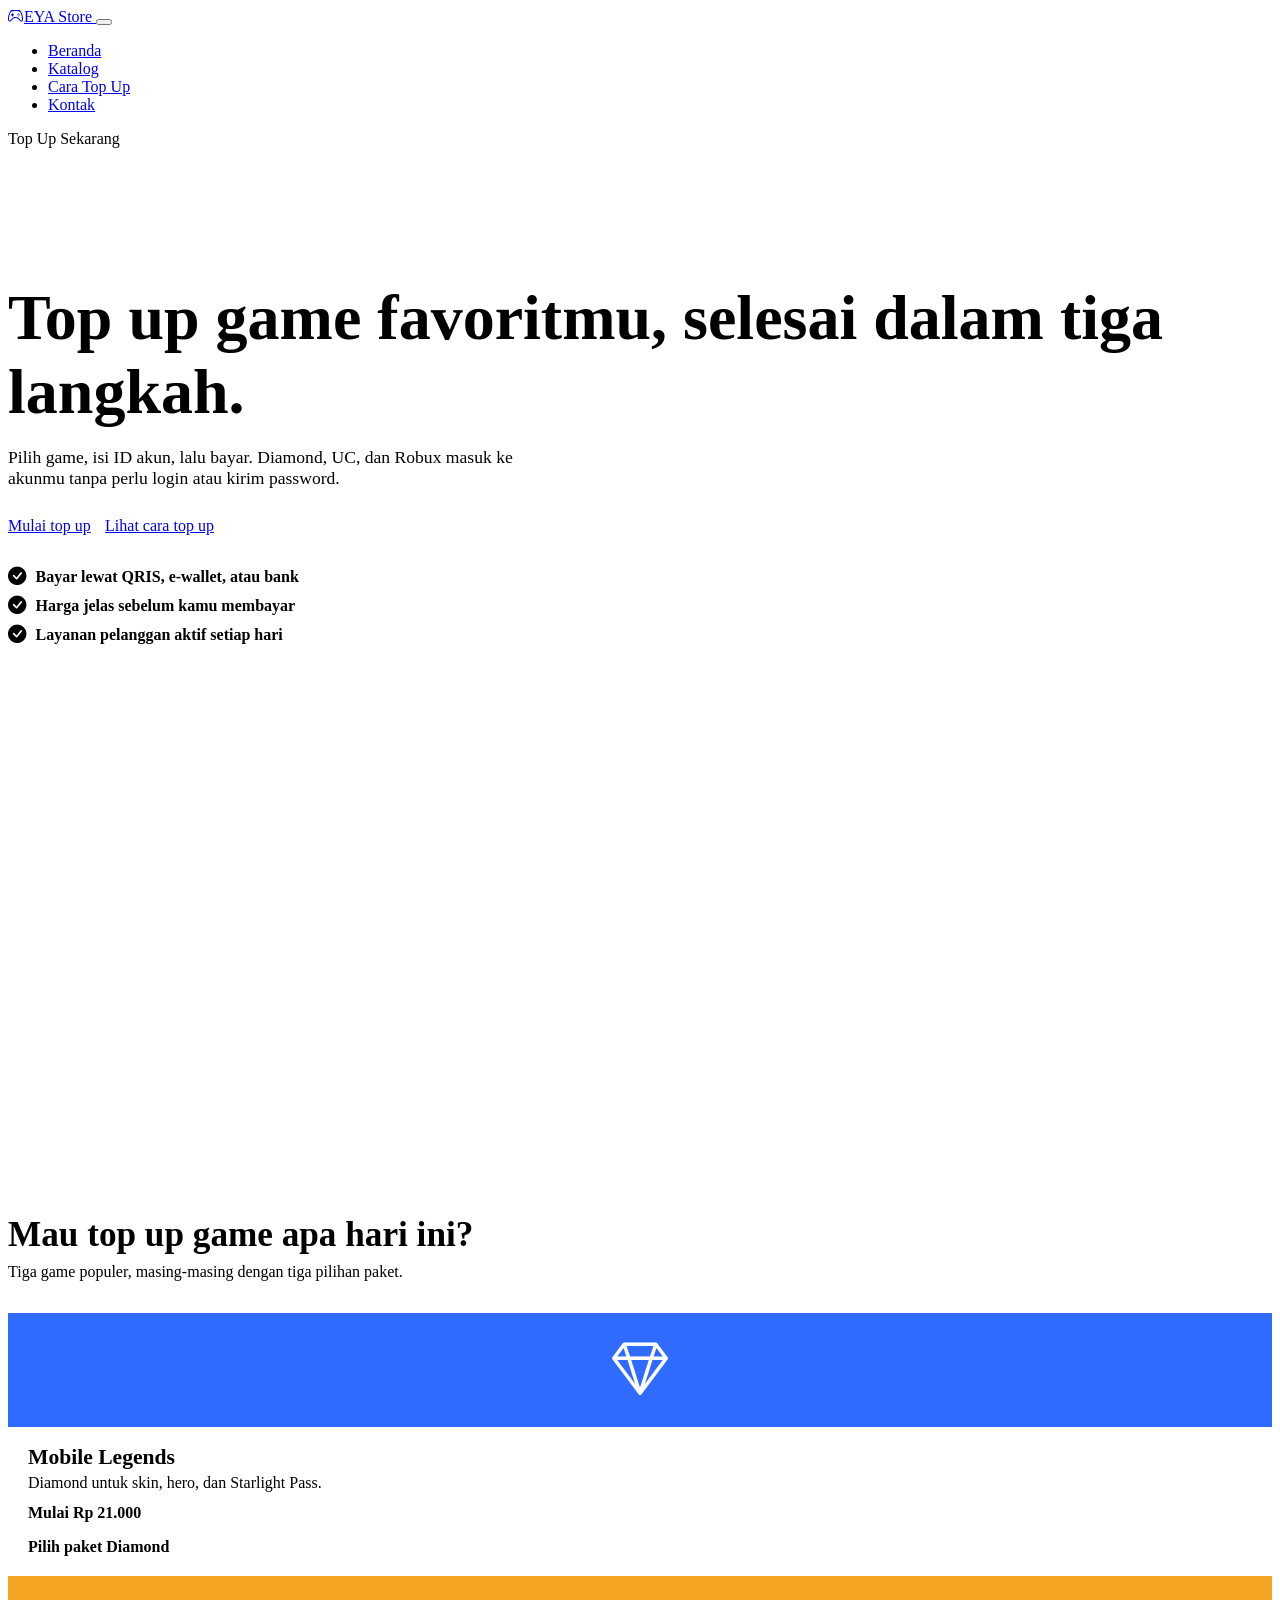
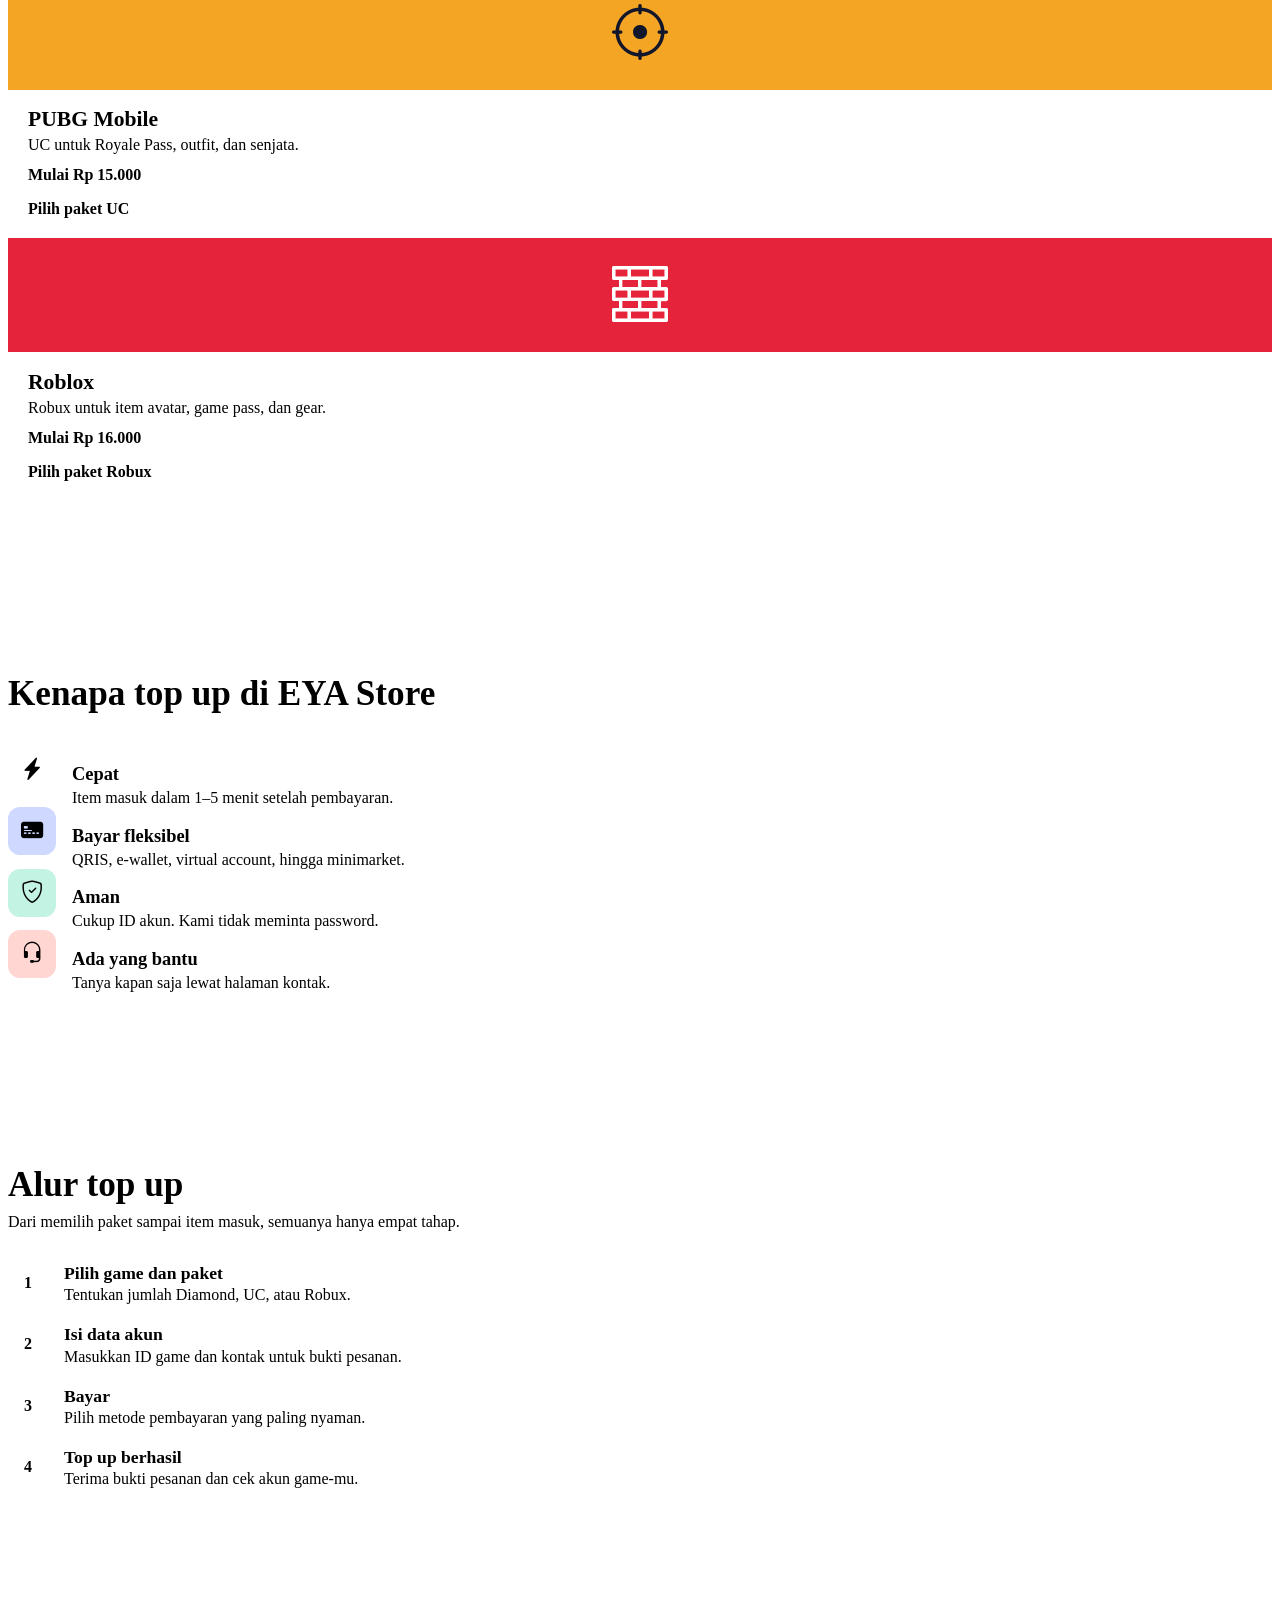
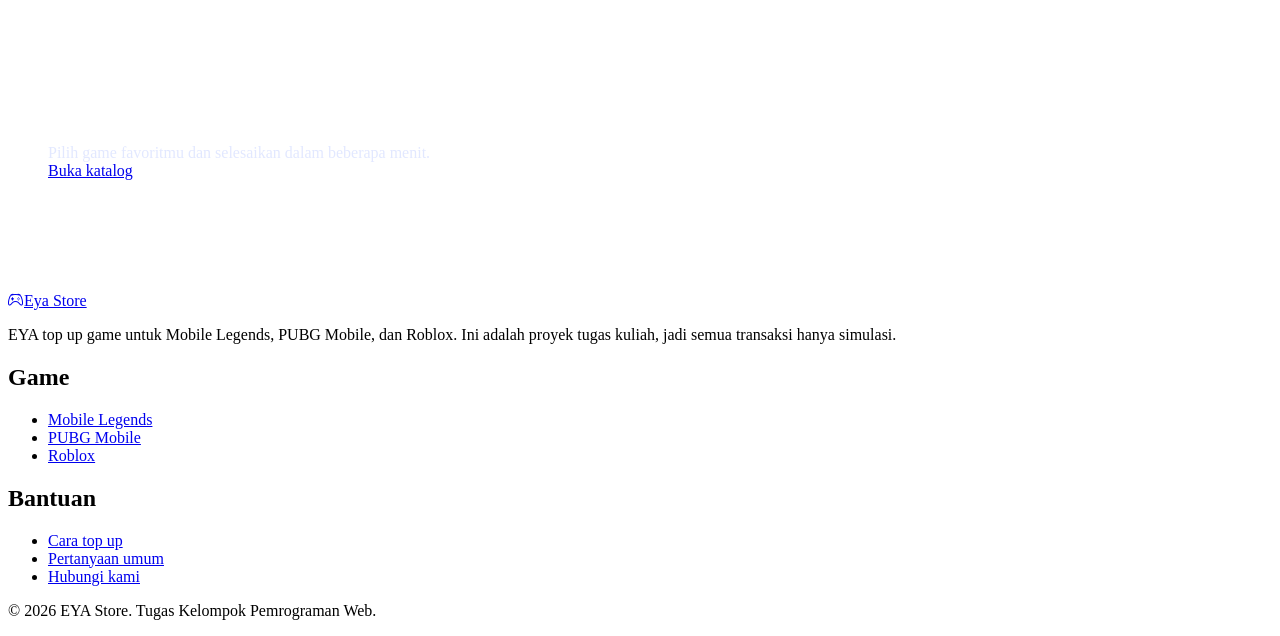
==== index.html @ 4cd4cdf4 "menambahkan class pada menu utama" ====
<!DOCTYPE html>
<html lang="id">
<head>
    <meta charset="UTF-8">
    <meta name="viewport" content="width=device-width, initial-scale=1.0">
    <title>EYA Store</title>

    <link rel="preconnect" href="https://fonts.googleapis">
    <link rel="preconnect" href="https://fonts.gstatic.com" crossorigin>
    <link rel="preconnect" href="https://fonts.googleapis.com/css2?family=Bricolage+Grotesque:opsz,wght@12..96,700;12..96,800&family=Plus+Jakarta+Sans:wght@400;500;600;700&display=swap" rel="styesheet">
    <link href="https://cdn.jsdelivr.net/npm/bootstrap-icons@1.11.3/font/bootstrap-icons.min.css" rel="stylesheet">

    <link rel="styesheet" href="global.css">
    <link rel="stylesheet" href="style.css">
    <link rel="stylesheet" href="css/responsive.css">

</head>
<body>
    <header class="sticky-top">
        <nav class="navbar navbar-expand-lg kg-navbar" aria-label="Navigasi utama">
         <div class="container">
            <a class="kg-brand" href="index.html">
                <span class="kg-brand-mark"><i class="bi bi-controller" aria-hidden="true"></i></span>EYA Store
            </a>
            <button class="navbar-toggler" type="button" data-bs-toggle="collapse"
                    data-bs-target="#menuUtama" aria-controls="menuUtama"
                    aria-expanded="false" aria-label="Buka menu">
            <span class="navbar-toggler-icon"></span>
        </button>
        </div class="collapse navbar-collapse" id="menuUtama">
            <ul class="navbar-nav ms-auto align-items-lg-center gap-lg-1 mt-3 mt-lg-0">
                <li> <a class="nav-link active" href="index.html" aria-current="page"> Beranda</a></li>
                <li class="nav-item"><a class="nav-link" href="katalog.html">Katalog</a></li>
                <li class="nav-item"><a class="nav-link" href="cara-topup.html">Cara Top Up</a></li>
                <li class="nav-item"><a class="nav-link" href="kontak.html">Kontak</a></li>
            </ul>
            <a>Top Up Sekarang</a>
         </div>
        </div>
    </nav>
</header>
    
<section class="hero">
      <div class="container">
        <div class="row g-5 align-items-center">
          <div class="col-lg-7">
            <h1>Top up game favoritmu, selesai dalam tiga langkah.</h1>
            <p class="hero-lead">Pilih game, isi ID akun, lalu bayar. Diamond, UC, dan Robux masuk ke akunmu tanpa perlu login atau kirim password.</p>
            <div class="hero-actions">
              <a class="btn-kg" href="katalog.html">Mulai top up</a>
              <a class="btn-kg-ghost" href="cara-topup.html">Lihat cara top up</a>
            </div>
            <ul class="hero-points">
              <li><i class="bi bi-check-circle-fill" aria-hidden="true"></i>Bayar lewat QRIS, e-wallet, atau bank</li>
              <li><i class="bi bi-check-circle-fill" aria-hidden="true"></i>Harga jelas sebelum kamu membayar</li>
              <li><i class="bi bi-check-circle-fill" aria-hidden="true"></i>Layanan pelanggan aktif setiap hari</li>
            </ul>
          </div>
          <div class="col-lg-5">
            <section class="board" aria-labelledby="judul-papan">
                  <div class="board-title">
                    <h2 id="judul-papan">Papan harga</h2>
                    <span class="chip">Contoh harga</span>
                  </div>
                  <div class="board-group">
                    <h3>Mobile Legends</h3>
                    <div class="board-row"><span>86 Diamond</span><span class="leader" aria-hidden="true"></span><span class="price">Rp 21.000</span></div>
                    <div class="board-row"><span>172 Diamond</span><span class="leader" aria-hidden="true"></span><span class="price">Rp 42.000</span></div>
                    <div class="board-row"><span>344 Diamond</span><span class="leader" aria-hidden="true"></span><span class="price">Rp 84.000</span></div>
                  </div>
                  <div class="board-group">
                    <h3>PUBG Mobile</h3>
                    <div class="board-row"><span>60 UC</span><span class="leader" aria-hidden="true"></span><span class="price">Rp 15.000</span></div>
                    <div class="board-row"><span>325 UC</span><span class="leader" aria-hidden="true"></span><span class="price">Rp 75.000</span></div>
                    <div class="board-row"><span>660 UC</span><span class="leader" aria-hidden="true"></span><span class="price">Rp 150.000</span></div>
                  </div>
                  <div class="board-group">
                    <h3>Roblox</h3>
                    <div class="board-row"><span>80 Robux</span><span class="leader" aria-hidden="true"></span><span class="price">Rp 16.000</span></div>
                    <div class="board-row"><span>400 Robux</span><span class="leader" aria-hidden="true"></span><span class="price">Rp 79.000</span></div>
                    <div class="board-row"><span>800 Robux</span><span class="leader" aria-hidden="true"></span><span class="price">Rp 155.000</span></div>
                  </div>
                </section>
          </div>
        </div>
      </div>
</section>

<section class="section section-band" aria-labelledby="judul-game">
      <div class="container">
        <div class="section-head">
          <h2 id="judul-game">Mau top up game apa hari ini?</h2>
          <p>Tiga game populer, masing-masing dengan tiga pilihan paket.</p>
        </div>
        <div class="row g-4">
          <div class="col-md-4">
            <a class="game-tile game-mlbb" href="detail-mlbb.html">
              <div class="game-tile-cover"><i class="bi bi-gem" aria-hidden="true"></i></div>
              <div class="game-tile-body">
                <h3>Mobile Legends</h3>
                <p>Diamond untuk skin, hero, dan Starlight Pass.</p>
                <p class="tile-price">Mulai Rp 21.000</p>
                <span class="tile-cta">Pilih paket Diamond</span>
              </div>
            </a>
          </div>
          <div class="col-md-4">
            <a class="game-tile game-pubg" href="detail-pubg.html">
              <div class="game-tile-cover"><i class="bi bi-crosshair" aria-hidden="true"></i></div>
              <div class="game-tile-body">
                <h3>PUBG Mobile</h3>
                <p>UC untuk Royale Pass, outfit, dan senjata.</p>
                <p class="tile-price">Mulai Rp 15.000</p>
                <span class="tile-cta">Pilih paket UC</span>
              </div>
            </a>
          </div>
          <div class="col-md-4">
            <a class="game-tile game-roblox" href="detail-roblox.html">
              <div class="game-tile-cover"><i class="bi bi-bricks" aria-hidden="true"></i></div>
              <div class="game-tile-body">
                <h3>Roblox</h3>
                <p>Robux untuk item avatar, game pass, dan gear.</p>
                <p class="tile-price">Mulai Rp 16.000</p>
                <span class="tile-cta">Pilih paket Robux</span>
              </div>
            </a>
          </div>
        </div>
      </div>
</section>

<section class="section" aria-labelledby="judul-alasan">
      <div class="container">
        <div class="section-head">
          <h2 id="judul-alasan">Kenapa top up di EYA Store</h2>
        </div>
        <div class="row g-4">
          <div class="col-md-6 col-lg-3">
            <div class="feature">
              <span class="feature-icon"><i class="bi bi-lightning-charge-fill" aria-hidden="true"></i></span>
              <div><h3>Cepat</h3><p>Item masuk dalam 1–5 menit setelah pembayaran.</p></div>
            </div>
          </div>
          <div class="col-md-6 col-lg-3">
            <div class="feature">
              <span class="feature-icon is-blue"><i class="bi bi-credit-card-2-front-fill" aria-hidden="true"></i></span>
              <div><h3>Bayar fleksibel</h3><p>QRIS, e-wallet, virtual account, hingga minimarket.</p></div>
            </div>
          </div>
          <div class="col-md-6 col-lg-3">
            <div class="feature">
              <span class="feature-icon is-mint"><i class="bi bi-shield-check" aria-hidden="true"></i></span>
              <div><h3>Aman</h3><p>Cukup ID akun. Kami tidak meminta password.</p></div>
            </div>
          </div>
          <div class="col-md-6 col-lg-3">
            <div class="feature">
              <span class="feature-icon is-coral"><i class="bi bi-headset" aria-hidden="true"></i></span>
              <div><h3>Ada yang bantu</h3><p>Tanya kapan saja lewat halaman kontak.</p></div>
            </div>
          </div>
        </div>
      </div>
</section>

<section class="section section-band" aria-labelledby="judul-alur">
      <div class="container">
        <div class="section-head">
          <h2 id="judul-alur">Alur top up</h2>
          <p>Dari memilih paket sampai item masuk, semuanya hanya empat tahap.</p>
        </div>
        <ol class="step-list step-list--row">
          <li><div><h3>Pilih game dan paket</h3><p>Tentukan jumlah Diamond, UC, atau Robux.</p></div></li>
          <li><div><h3>Isi data akun</h3><p>Masukkan ID game dan kontak untuk bukti pesanan.</p></div></li>
          <li><div><h3>Bayar</h3><p>Pilih metode pembayaran yang paling nyaman.</p></div></li>
          <li><div><h3>Top up berhasil</h3><p>Terima bukti pesanan dan cek akun game-mu.</p></div></li>
        </ol>
      </div>
</section>

<section class="section">
      <div class="container">
        <div class="cta-band">
          <div>
            <h2>Siap isi ulang?</h2>
            <p>Pilih game favoritmu dan selesaikan dalam beberapa menit.</p>
          </div>
          <a class="btn-kg-sun mt-3 mt-md-0" href="katalog.html">Buka katalog</a>
        </div>
      </div>
</section>

  <footer class="kg-footer">
    <div class="container">
      <div class="row g-4">
        <div class="col-lg-5">
          <a class="kg-brand" href="index.html">
            <span class="kg-brand-mark"><i class="bi bi-controller" aria-hidden="true"></i></span>Eya Store
          </a>
          <p class="mt-3 mb-0">EYA top up game untuk Mobile Legends, PUBG Mobile, dan Roblox.
            Ini adalah proyek tugas kuliah, jadi semua transaksi hanya simulasi.</p>
        </div>
        <div class="col-6 col-lg-3">
          <h2>Game</h2>
          <ul class="list-unstyled mb-0">
              <li><a href="detail-mlbb.html">Mobile Legends</a></li>
              <li><a href="detail-pubg.html">PUBG Mobile</a></li>
              <li><a href="detail-roblox.html">Roblox</a></li>
          </ul>
        </div>
        <div class="col-6 col-lg-4">
          <h2>Bantuan</h2>
          <ul class="list-unstyled mb-0">
            <li><a href="cara-topup.html">Cara top up</a></li>
            <li><a href="cara-topup.html#faq">Pertanyaan umum</a></li>
            <li><a href="kontak.html">Hubungi kami</a></li>
          </ul>
        </div>
      </div>
      <p class="kg-copy">&copy; 2026 EYA Store. Tugas Kelompok Pemrograman Web.</p>
    </div>
  </footer>
</body>
</html>
---- global.css ----
:root {
    --kg-paper: #f4f7fe;        /* latar halaman */
    --kg-card: #ffffff;         /* latar kartu */
    --kg-ink: #12162b;          /* teks & garis tepi */
    --kg-muted: #565d7a;        /* teks sekunder */
    --kg-cobalt: #2a4bff;       /* aksi utama */
    --kg-cobalt-dark: #1b34c7;
    --kg-sun: #ffd23f;          /* kuning konter */
    --kg-coral: #ff5a4e;        /* peringatan/error */
    --kg-mint: #12b886;         /* sukses */

     /* Bentuk */
  --kg-line: 2px solid var(--kg-ink);
  --kg-radius: 14px;
  --kg-shadow: 4px 4px 0 var(--kg-ink);

  /* Tipografi */
  --kg-font-head: "Bricolage Grotesque", "Segoe UI", system-ui, sans-serif;
  --kg-font-body: "Plus Jakarta Sans", "Segoe UI", system-ui, sans-serif;

  /* Menimpa variabel bawaan Bootstrap agar warna & font mengikuti tema kita */
  --bs-body-bg: var(--kg-paper);
  --bs-body-color: var(--kg-ink);
  --bs-body-font-family: var(--kg-font-body);
  --bs-heading-color: var(--kg-ink);
  --bs-secondary-color: var(--kg-muted);
  --bs-link-color: var(--kg-cobalt);
  --bs-link-hover-color: var(--kg-cobalt-dark);
  --bs-border-color: var(--kg-ink);
}
/* ---------- 2. Gaya dasar ---------- */
body {
  line-height: 1.65;
  -webkit-font-smoothing: antialiased;
}

h1, h2, h3, h4, h5, h6 {
  font-family: var(--kg-font-head);
  font-weight: 800;
  letter-spacing: -0.02em;
  line-height: 1.12;
}

a { text-underline-offset: 3px; }

/* ---------- 3. Tombol ---------- */
.btn-kg,
.btn-kg-sun,
.btn-kg-ghost {
  display: inline-flex;
  align-items: center;
  justify-content: center;
  gap: 0.5rem;
  padding: 0.7rem 1.3rem;
  border: var(--kg-line);
  border-radius: 12px;
  box-shadow: var(--kg-shadow);
  font-family: var(--kg-font-head);
  font-weight: 700;
  font-size: 1rem;
  line-height: 1.2;
  text-decoration: none;
  cursor: pointer;
  transition: transform 0.12s ease, box-shadow 0.12s ease;
}

.btn-kg      { background: var(--kg-cobalt); color: #fff; }
.btn-kg-sun  { background: var(--kg-sun);    color: var(--kg-ink); }
.btn-kg-ghost{ background: #fff;             color: var(--kg-ink); }

.btn-kg:hover,
.btn-kg-sun:hover,
.btn-kg-ghost:hover {
  transform: translate(2px, 2px);
  box-shadow: 2px 2px 0 var(--kg-ink);
}
.btn-kg:hover { color: #fff; }
.btn-kg-sun:hover,
.btn-kg-ghost:hover { color: var(--kg-ink); }

.btn-kg:active,
.btn-kg-sun:active,
.btn-kg-ghost:active {
  transform: translate(4px, 4px);
  box-shadow: 0 0 0 var(--kg-ink);
}

.btn-kg:disabled,
.btn-kg[disabled] {
  background: #d9dcec;
  color: #6f7590;
  border-color: #9aa0bb;
  box-shadow: none;
  transform: none;
  cursor: not-allowed;
}

.btn-kg-sm { padding: 0.45rem 1rem; font-size: 0.9rem; box-shadow: 3px 3px 0 var(--kg-ink); }

/* ---------- 4. Header / Navbar ---------- */
.kg-navbar {
  background: #fff;
  border-bottom: var(--kg-line);
  padding-block: 0.6rem;
}

.kg-brand {
  display: inline-flex;
  align-items: center;
  gap: 0.6rem;
  font-family: var(--kg-font-head);
  font-weight: 800;
  font-size: 1.4rem;
  letter-spacing: -0.02em;
  color: var(--kg-ink);
  text-decoration: none;
}
.kg-brand:hover { color: var(--kg-ink); }

.kg-brand-mark {
  display: grid;
  place-items: center;
  width: 2.25rem;
  height: 2.25rem;
  background: var(--kg-sun);
  border: var(--kg-line);
  border-radius: 10px;
  box-shadow: 2px 2px 0 var(--kg-ink);
  font-size: 1.15rem;
}

.kg-navbar .navbar-toggler {
  border: var(--kg-line);
  border-radius: 10px;
}

.kg-navbar .nav-link {
  padding: 0.45rem 0.95rem;
  border-radius: 999px;
  font-weight: 600;
  color: var(--kg-ink);
}
.kg-navbar .nav-link:hover { background: #eaeeff; }
.kg-navbar .nav-link.active {
  background: var(--kg-sun);
  color: var(--kg-ink);
}

/* ---------- 5. Footer ---------- */
.kg-footer {
  margin-top: 2rem;
  padding: 3rem 0 1.5rem;
  background: var(--kg-ink);
  color: #c9cee6;
  border-top: var(--kg-line);
}
.kg-footer h2 { margin-bottom: 0.75rem; font-size: 1rem; color: #fff; }
.kg-footer a { color: #c9cee6; text-decoration: none; }
.kg-footer a:hover { color: var(--kg-sun); text-decoration: underline; }
.kg-footer li + li { margin-top: 0.4rem; }
.kg-footer :focus-visible { outline-color: var(--kg-sun); }
.kg-footer .kg-brand { color: #fff; }
.kg-footer .kg-brand-mark { color: var(--kg-ink); }
.kg-copy {
  margin: 2rem 0 0;
  padding-top: 1.25rem;
  border-top: 1px solid rgba(255, 255, 255, 0.15);
  font-size: 0.875rem;
}

/* ---------- 6. Hormati preferensi "kurangi animasi" ---------- */
@media (prefers-reduced-motion: reduce) {
  * { transition: none !important; }
}
---- style.css ----
.section { padding-block: clamp(2.5rem, 6vw, 4.5rem); }

.section-band {
    background: #fff;
    border-block: var(--kg-line);
}

.section-head { max-width: 38rem; margin-bottom: 2rem; }
.section-head h2 { font-size: clamp(1.6rem, 4vw, 2.2rem); margin-bottom: 0.5rem; }
.section-head p { margin: 0; color: var(--kg-muted); }

.page-head { padding-block: 2rem 0.5rem; }
.page-head h1 { font-size: clamp(2rem, 5vw, 3rem); }

.breadcrumb {
  --bs-breadcrumb-divider-color: var(--kg-muted);
  --bs-breadcrumb-item-active-color: var(--kg-muted);
  margin-bottom: 0.75rem;
  font-size: 0.9rem;
  font-weight: 600;
}
.breadcrumb a { color: var(--kg-cobalt); }

.chip {
    display: inline-block;
    padding: 0,15rem 0.7rem;
    border: var(--kg-line);
    border-radius: 999px;
    background: var(--kg-sun);
    color: var(--kg-ink);
    font-size: 0.8rem;
    font-weight: 700;
    line-height: 1.5;
}

.breadcrumb a { color: var(--kg-cobalt); }

.chip {
    display: inline-block;
    padding: 0.15rem 0.7rem;
    border: var(--kg-line);
    border-radius: 999px;
    background: var(--kg-sun);
    color: var(--kg-ink);
    font-size: 0.8rem;
    font-weight: 700;
    line-height: 1.5;
}
.chip-mint  { background: #c3f3e2; }
.chip-white { background: #fff; }
.chip-list { display: flex; flex-wrap: wrap; gap: 0.5rem; padding: 0; margin: 1rem 0 0; list-style: none; }

.hero { padding-block: clamp(2.5rem, 7vw, 5rem); }
.hero h1 {
  margin-bottom: 1rem;
  font-size: clamp(2.3rem, 7vw, 4rem);
}
.hero-lead {
  max-width: 34rem;
  margin-bottom: 1.75rem;
  font-size: 1.1rem;
  color: var(--kg-muted);
}
.hero-actions { display: flex; flex-wrap: wrap; gap: 0.9rem; }

.hero-points { padding: 0; margin: 2rem 0 0; list-style: none; display: grid; gap: 0.5rem; }
.hero-points li { display: flex; align-items: center; gap: 0.6rem; font-weight: 600; }
.hero-points i { color: var(--kg-mint); font-size: 1.15rem; }

.board {
  padding: 1.25rem 1.25rem 1rem;
  background: var(--kg-ink);
  color: #fff;
  border: var(--kg-line);
  border-radius: var(--kg-radius);
  box-shadow: 6px 6px 0 var(--kg-sun);
}
.board-title {
  display: flex;
  align-items: center;
  justify-content: space-between;
  gap: 1rem;
}
.board-title h2 { margin: 0; font-size: 1.4rem; color: var(--kg-sun); }
.board-group { margin-top: 1.1rem; }
.board-group h3 { margin-bottom: 0.3rem; font-size: 1rem; color: #fff; }
.board-row {
  display: flex;
  align-items: baseline;
  gap: 0.5rem;
  padding: 0.15rem 0;
  font-variant-numeric: tabular-nums;
}

.board-row .leader {
  flex: 1;
  min-width: 1rem;
  border-bottom: 2px dotted rgba(255, 255, 255, 0.35);
}
.board-row .price { color: var(--kg-sun); font-weight: 700; }

.game-mlbb   { --game: #2f6bff; --game-soft: #dfe8ff; --game-on: #ffffff; }
.game-pubg   { --game: #f5a524; --game-soft: #ffefcf; --game-on: #12162b; }
.game-roblox { --game: #e5243b; --game-soft: #ffdfe3; --game-on: #ffffff; }

.game-tile {
  display: flex;
  flex-direction: column;
  height: 100%;
  overflow: hidden;
  background: #fff;
  color: var(--kg-ink);
  border: var(--kg-line);
  border-radius: var(--kg-radius);
  text-decoration: none;
}
.game-tile:hover {
  color: var(--kg-ink);
  transform: translate(-2px, -2px);
  box-shadow: var(--kg-shadow);
}
.game-tile-cover {
  display: grid;
  place-items: center;
  padding: 1.75rem 1rem;
  background: var(--game);
  border-bottom: var(--kg-line);
}
.game-tile-cover i { font-size: 3.5rem; line-height: 1; color: var(--game-on); }
.game-tile-body { display: flex; flex: 1; flex-direction: column; gap: 0.25rem; padding: 1.1rem 1.25rem 1.25rem; }
.game-tile-body h3 { margin: 0; font-size: 1.35rem; }
.game-tile-body p { margin: 0; color: var(--kg-muted); }
.game-tile-body .tile-price { margin-top: 0.5rem; font-weight: 700; color: var(--kg-ink); }
.tile-cta { margin-top: auto; padding-top: 0.75rem; font-weight: 700; color: var(--kg-cobalt); }

.game-hero {
  display: flex;
  flex-direction: column;
  align-items: flex-start;
  gap: 1.5rem;
  padding-block: 1.5rem 2.5rem;
}
.game-hero-cover {
  flex: none;
  display: grid;
  place-items: center;
  width: 7rem;
  height: 7rem;
  background: var(--game);
  color: var(--game-on);
  border: var(--kg-line);
  border-radius: var(--kg-radius);
  box-shadow: var(--kg-shadow);
  font-size: 3.5rem;
}
.game-hero h1 { font-size: clamp(2rem, 5vw, 3rem); margin-bottom: 0.5rem; }
.game-hero p { max-width: 40rem; margin: 0; color: var(--kg-muted); }

.voucher {
  position: relative;
  display: flex;
  flex-direction: column;
  height: 100%;
  background: #fff;
  border: var(--kg-line);
  border-radius: var(--kg-radius);
  box-shadow: var(--kg-shadow);
}
.voucher-top {
  padding: 1.1rem 1.25rem 1rem;
  background: var(--game-soft);
  border-radius: 12px 12px 0 0;
}
.voucher-badge-slot { min-height: 1.9rem; }
.voucher-amount {
  margin: 0;
  font-family: var(--kg-font-head);
  font-size: 2.6rem;
  font-weight: 800;
  line-height: 1;
}
.voucher-unit { margin: 0.2rem 0 0; font-weight: 700; color: var(--kg-muted); }

.voucher-bottom {
  position: relative;
  display: flex;
  flex: 1;
  flex-direction: column;
  gap: 0.9rem;
  padding: 1.25rem;
  border-top: 2px dashed var(--kg-ink);
}

.voucher-bottom::before,
.voucher-bottom::after {
  content: "";
  position: absolute;
  top: -11px;
  width: 20px;
  height: 20px;
  background: var(--kg-paper);
  border: var(--kg-line);
  border-radius: 50%;
}
.voucher-bottom::before { left: -12px;  clip-path: inset(0 0 0 50%); }
.voucher-bottom::after  { right: -12px; clip-path: inset(0 50% 0 0); }
.voucher-price { margin: 0; font-family: var(--kg-font-head); font-size: 1.4rem; font-weight: 800; }
.voucher-bottom .btn-kg { margin-top: auto; }

.feature { display: flex; align-items: flex-start; gap: 1rem; }
.feature-icon {
  flex: none;
  display: grid;
  place-items: center;
  width: 3rem;
  height: 3rem;
  background: var(--kg-sun);
  border: var(--kg-line);
  border-radius: 12px;
  font-size: 1.4rem;
}
.feature-icon.is-blue  { background: #cfd9ff; }
.feature-icon.is-mint  { background: #c3f3e2; }
.feature-icon.is-coral { background: #ffd6d2; }
.feature h3 { margin-bottom: 0.25rem; font-size: 1.15rem; }
.feature p { margin: 0; color: var(--kg-muted); }

.step-list {
  display: grid;
  gap: 1.25rem;
  padding: 0;
  margin: 0;
  list-style: none;
  counter-reset: step;
}
.step-list li { display: flex; align-items: flex-start; gap: 1rem; counter-increment: step; }
.step-list li::before {
  content: counter(step);
  flex: none;
  display: grid;
  place-items: center;
  width: 2.5rem;
  height: 2.5rem;
  background: var(--kg-sun);
  border: var(--kg-line);
  border-radius: 50%;
  font-family: var(--kg-font-head);
  font-weight: 800;
}
.step-list h3 { margin: 0 0 0.15rem; font-size: 1.1rem; }
.step-list p { margin: 0; color: var(--kg-muted); }

.info-panel {
  height: 100%;
  padding: 1.25rem 1.5rem;
  background: #fff;
  border: var(--kg-line);
  border-radius: var(--kg-radius);
}
.info-panel h2 { margin-bottom: 0.75rem; font-size: 1.25rem; }
.info-panel ol,
.info-panel ul { display: grid; gap: 0.5rem; padding-left: 1.25rem; margin: 0; }

.table-wrap {
  background: #fff;
  border: var(--kg-line);
  border-radius: var(--kg-radius);
}
.table-kg { --bs-table-bg: transparent; margin: 0; }
.table-kg th,
.table-kg td { padding: 0.8rem 1rem; vertical-align: middle; white-space: nowrap; }
.table-kg thead th {
  background: var(--kg-ink);
  color: #fff;
  font-family: var(--kg-font-head);
  border-color: var(--kg-ink);
}
.table-kg thead th:first-child { border-top-left-radius: 11px; }
.table-kg thead th:last-child  { border-top-right-radius: 11px; }
.table-kg tbody td { border-color: #d8ddf0; }
.table-kg tbody tr:last-child td { border-bottom: 0; }

.accordion {
  --bs-accordion-border-color: var(--kg-ink);
  --bs-accordion-border-width: 2px;
  --bs-accordion-border-radius: 14px;
  --bs-accordion-inner-border-radius: 12px;
  --bs-accordion-active-bg: var(--kg-sun);
  --bs-accordion-active-color: var(--kg-ink);
  --bs-accordion-btn-focus-box-shadow: 0 0 0 0.25rem rgba(42, 75, 255, 0.3);
}
.accordion-button { font-family: var(--kg-font-head); font-weight: 700; }

.cta-band {
  padding: clamp(1.5rem, 4vw, 2.5rem);
  background: var(--kg-cobalt);
  color: #fff;
  border: var(--kg-line);
  border-radius: var(--kg-radius);
  box-shadow: 6px 6px 0 var(--kg-ink);
}
.cta-band h2 { margin-bottom: 0.5rem; font-size: clamp(1.5rem, 4vw, 2rem); color: #fff; }
.cta-band p { margin: 0; color: #e2e8ff; }
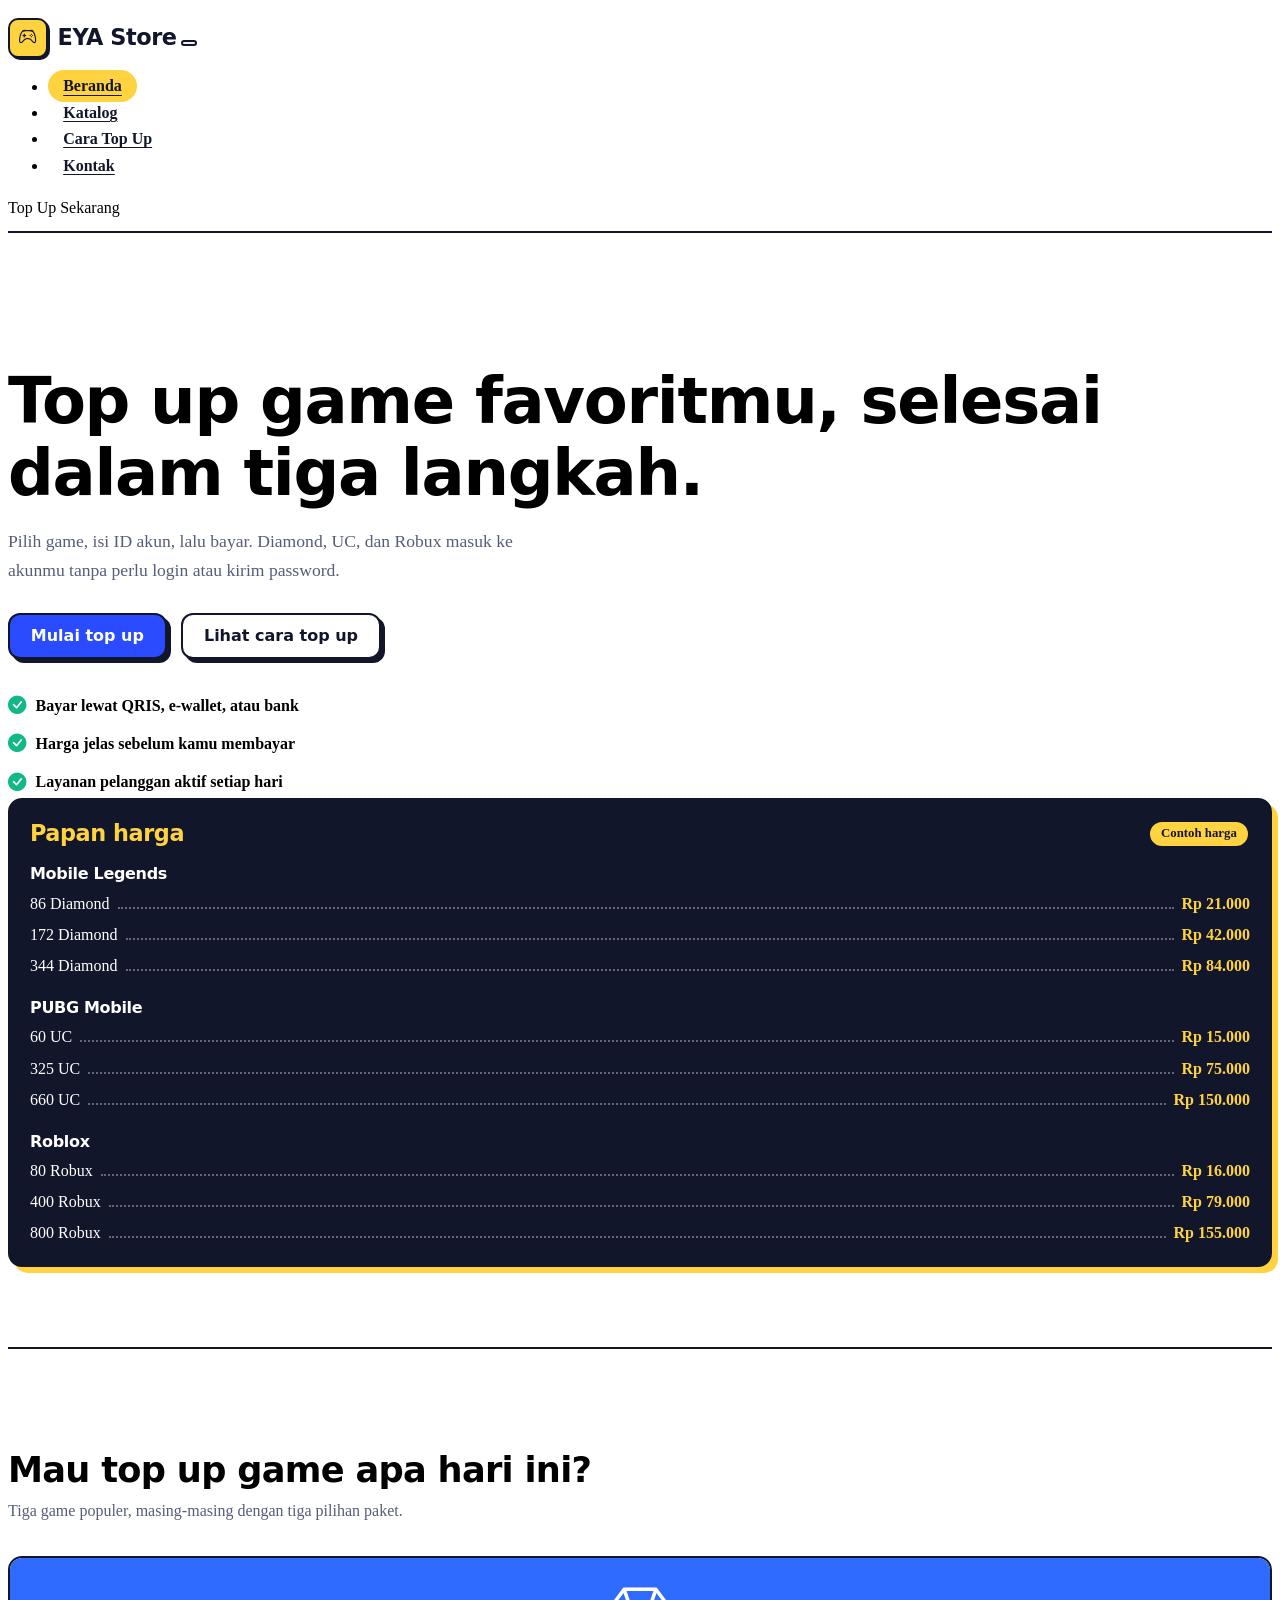
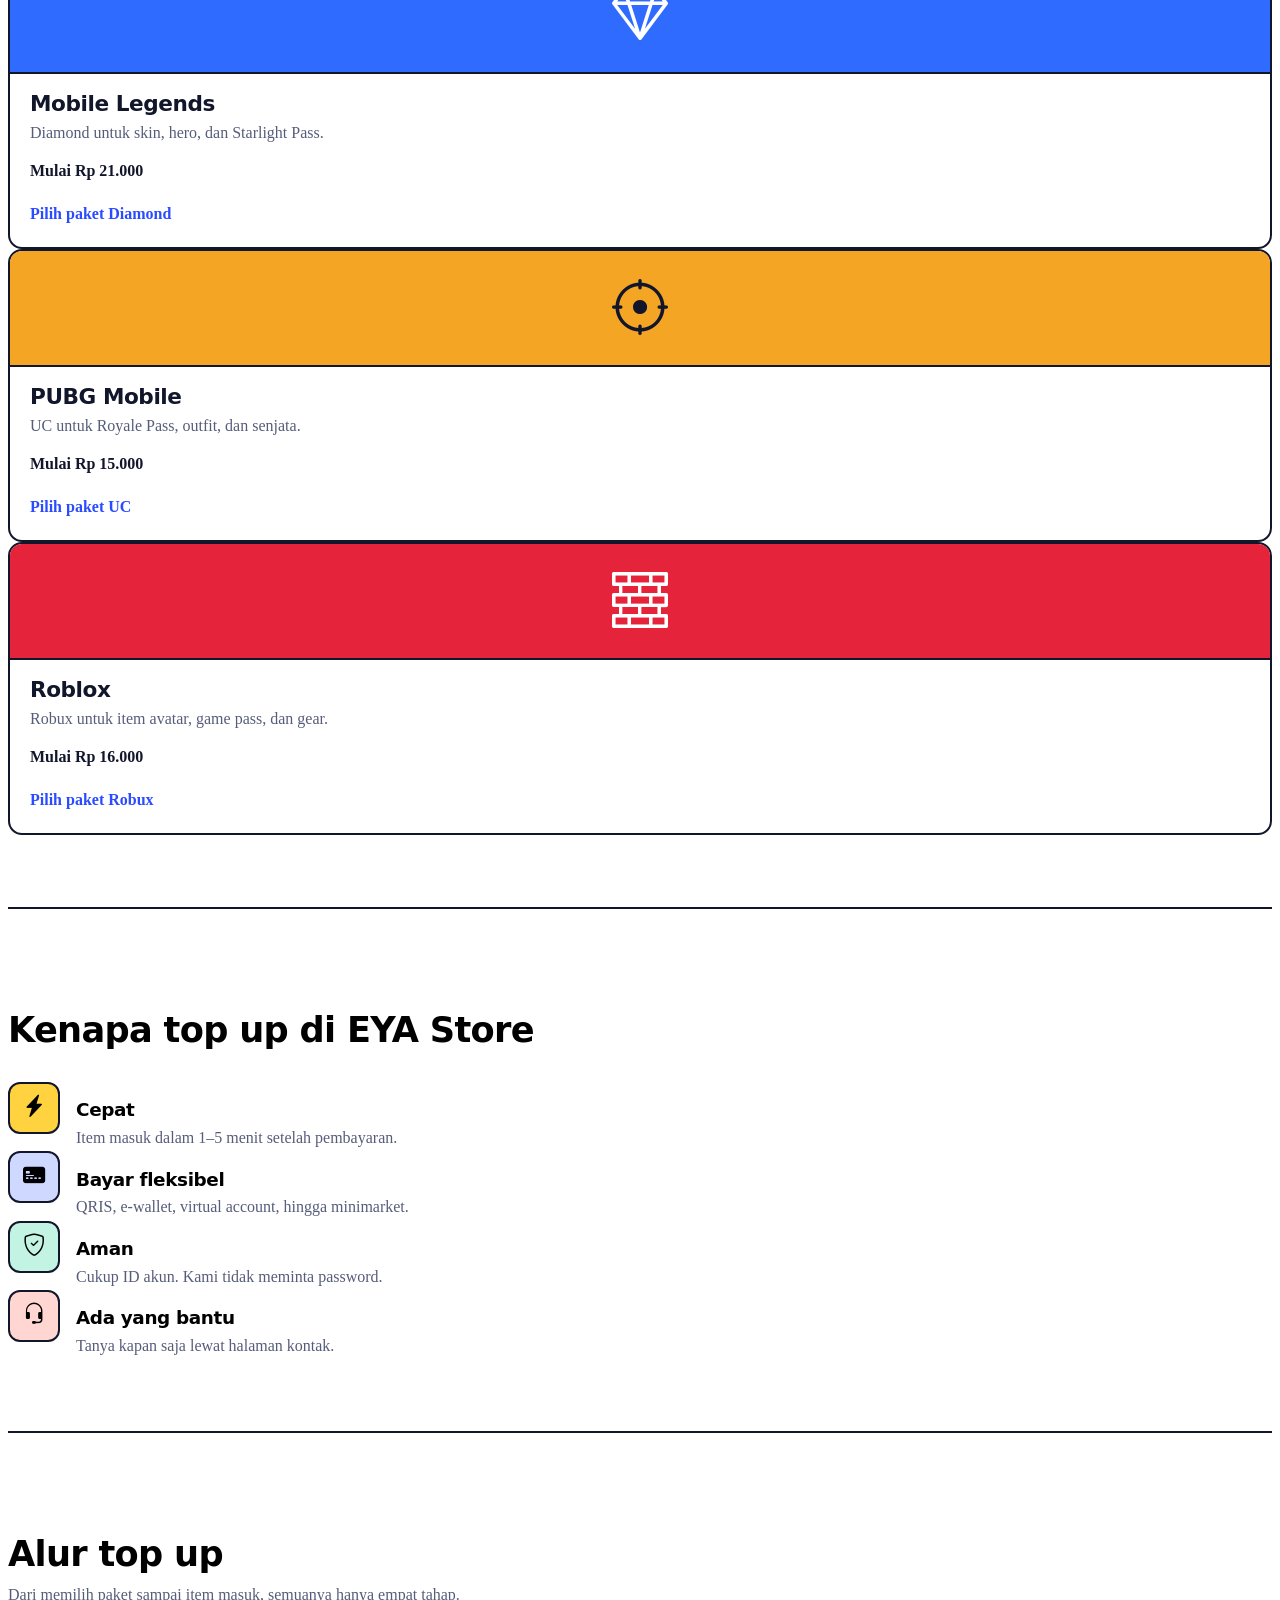
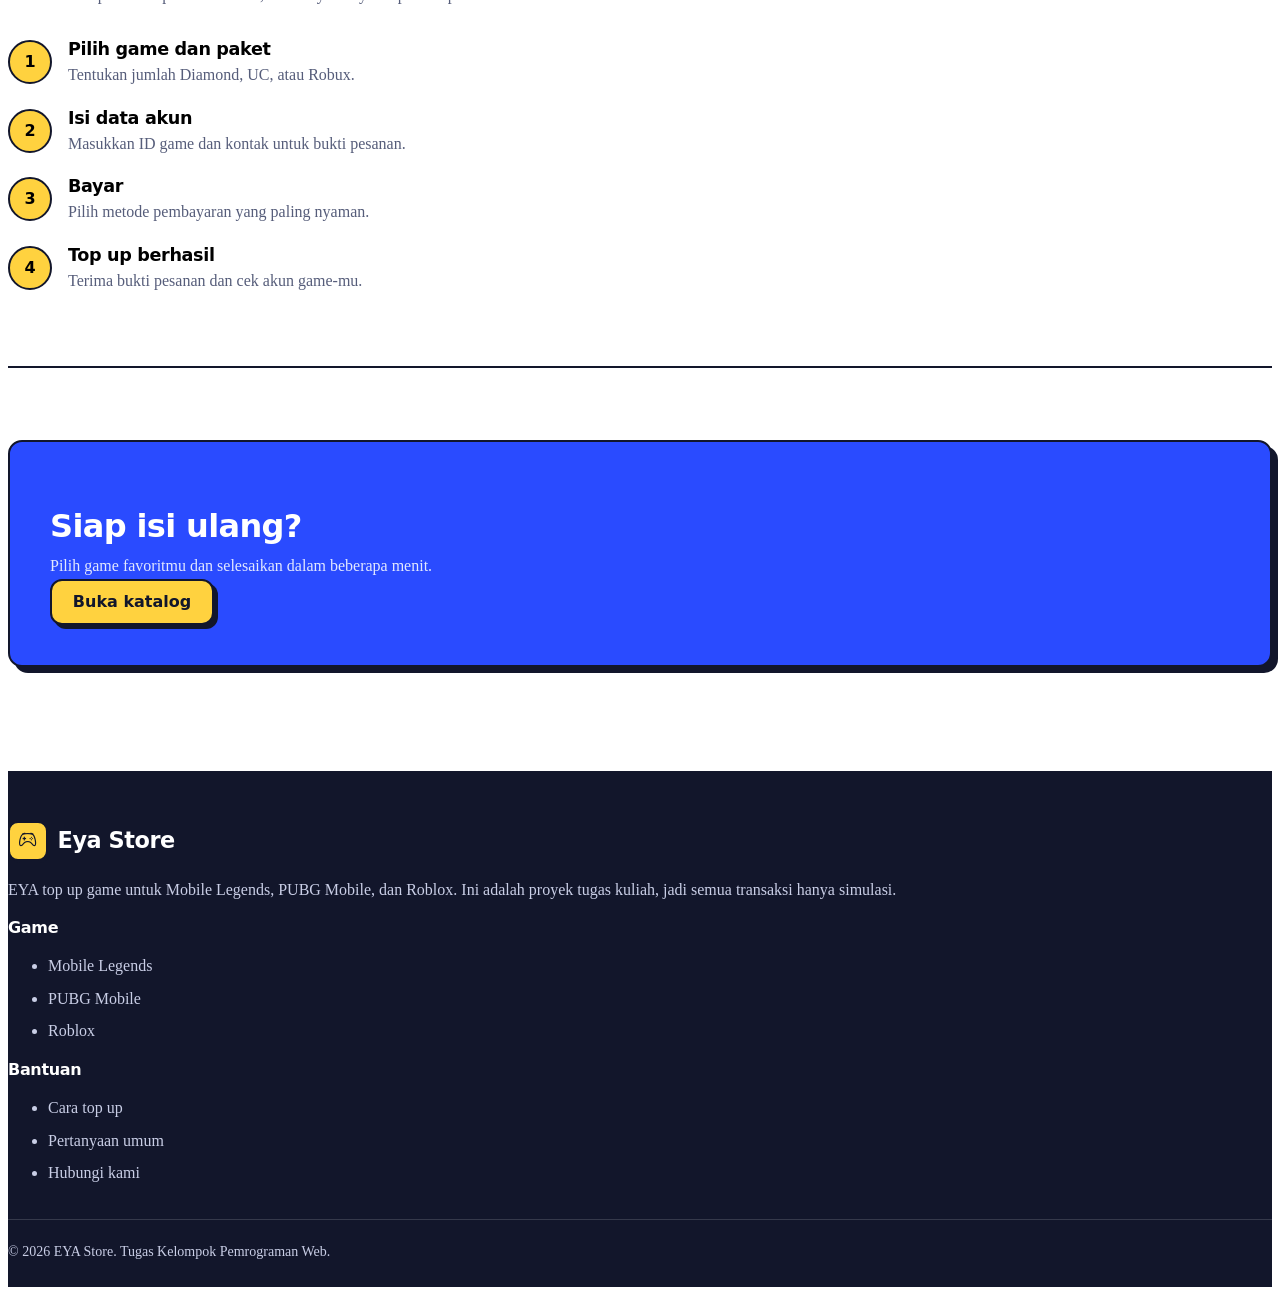
==== commit e48191cf: "perbaikan salah mengetik code" ====
--- a/index.html
+++ b/index.html
@@ -7,10 +7,10 @@
 
     <link rel="preconnect" href="https://fonts.googleapis">
     <link rel="preconnect" href="https://fonts.gstatic.com" crossorigin>
-    <link rel="preconnect" href="https://fonts.googleapis.com/css2?family=Bricolage+Grotesque:opsz,wght@12..96,700;12..96,800&family=Plus+Jakarta+Sans:wght@400;500;600;700&display=swap" rel="styesheet">
+    <link rel="preconnect" href="https://fonts.googleapis.com/css2?family=Bricolage+Grotesque:opsz,wght@12..96,700;12..96,800&family=Plus+Jakarta+Sans:wght@400;500;600;700&display=swap" rel="stylesheet">
     <link href="https://cdn.jsdelivr.net/npm/bootstrap-icons@1.11.3/font/bootstrap-icons.min.css" rel="stylesheet">
 
-    <link rel="styesheet" href="global.css">
+    <link rel="stylesheet" href="global.css">
     <link rel="stylesheet" href="style.css">
     <link rel="stylesheet" href="css/responsive.css">
 
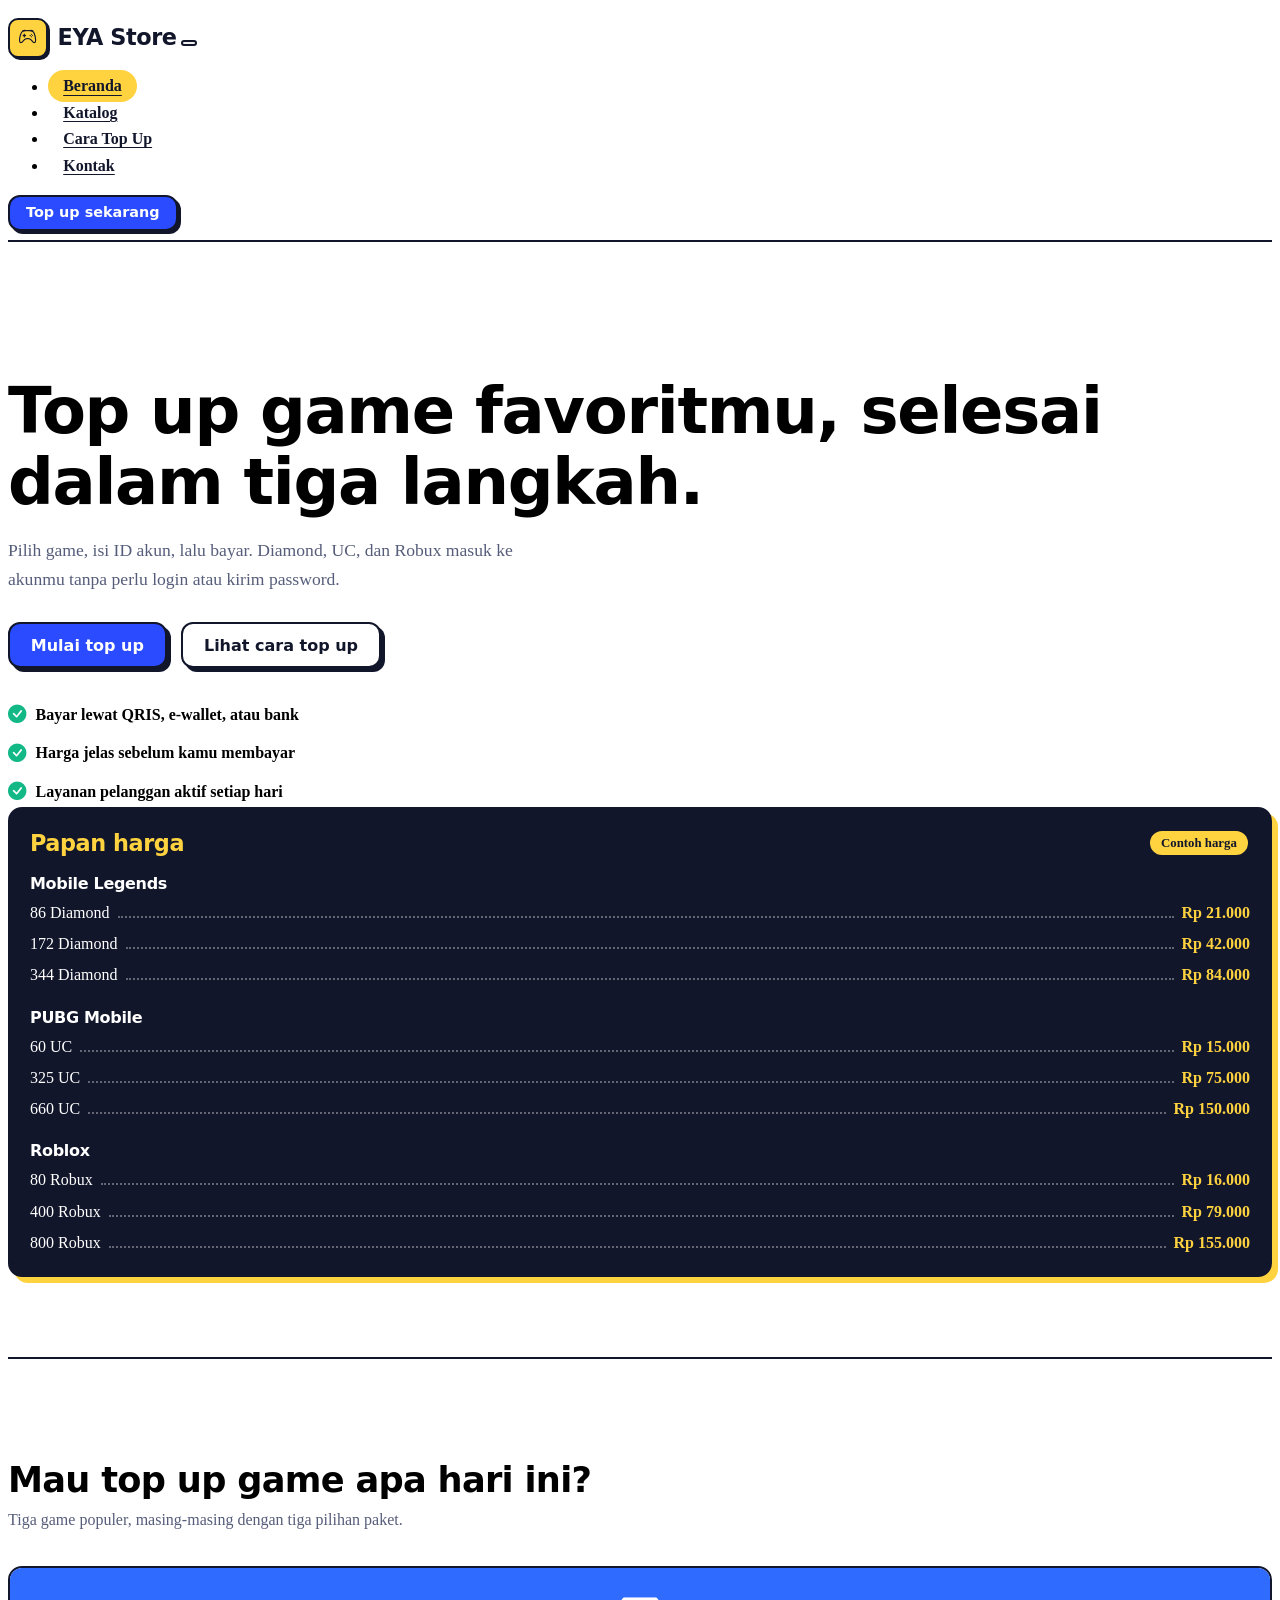
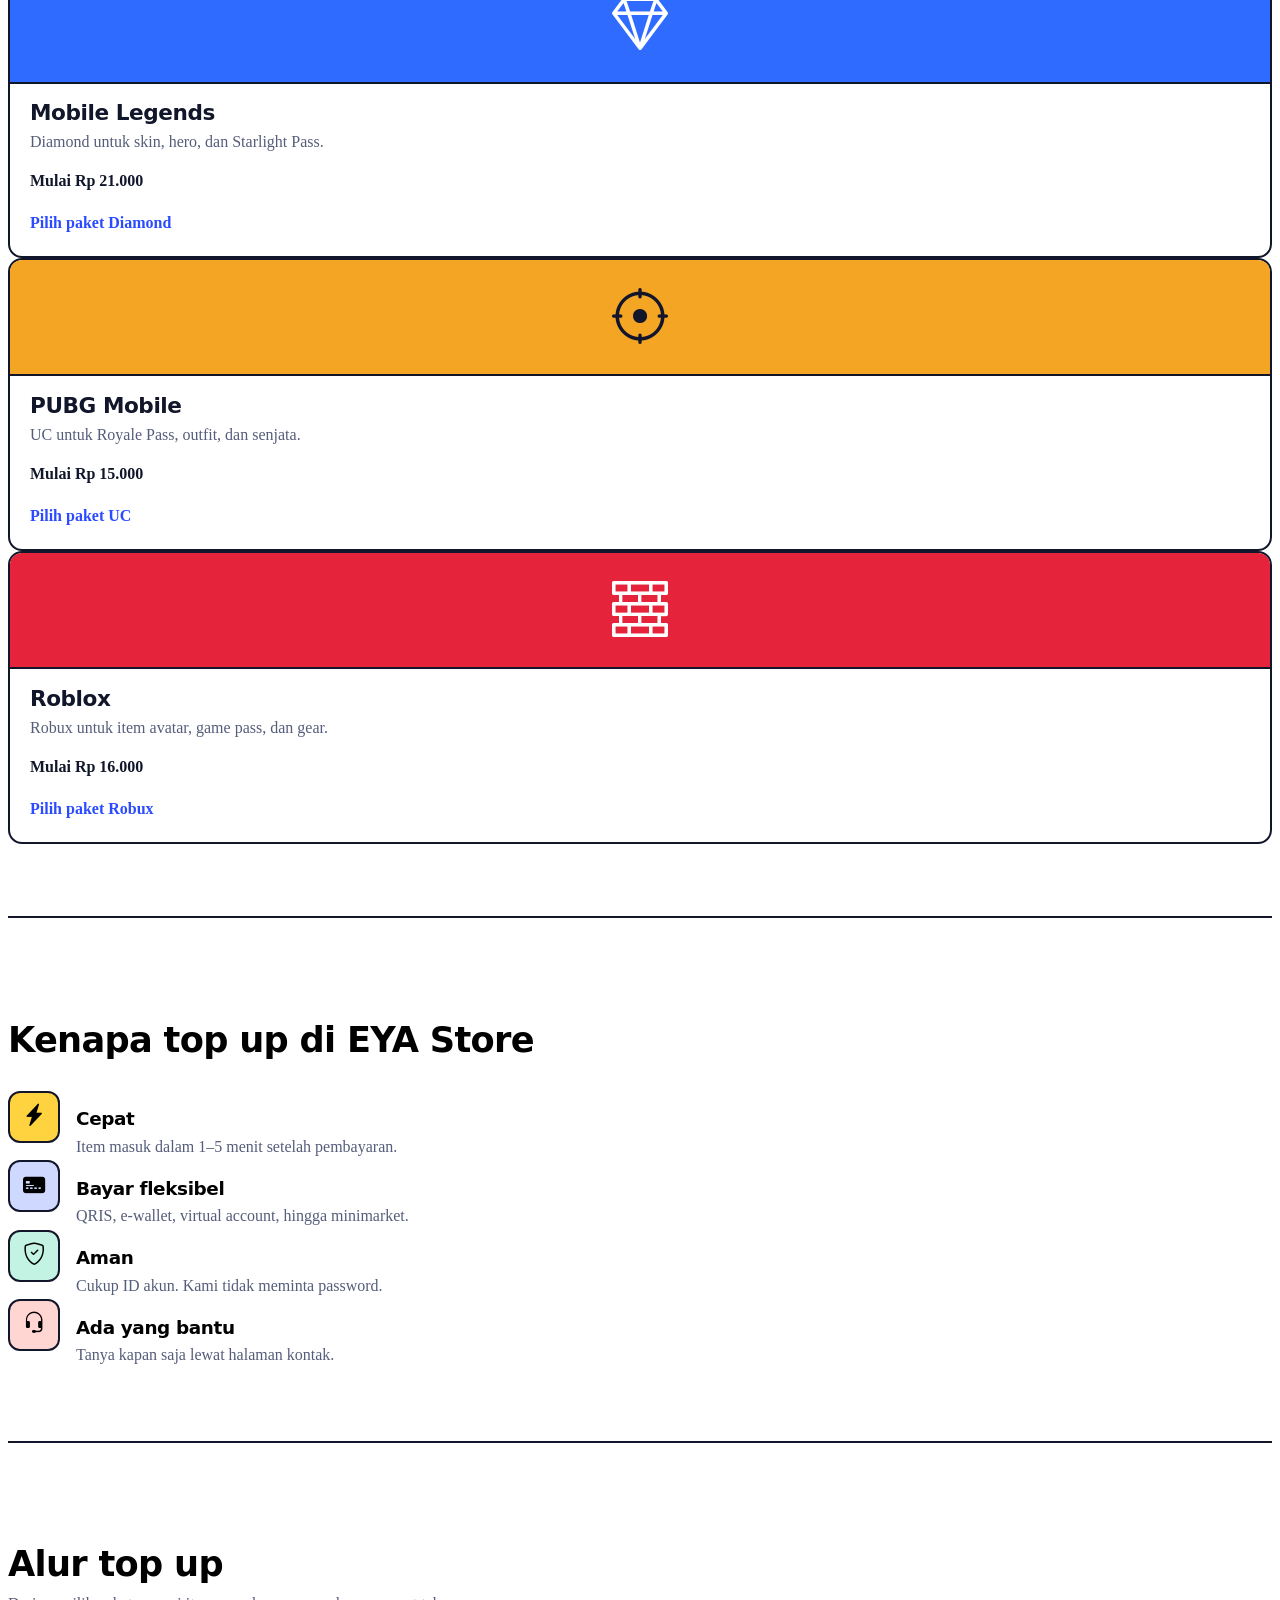
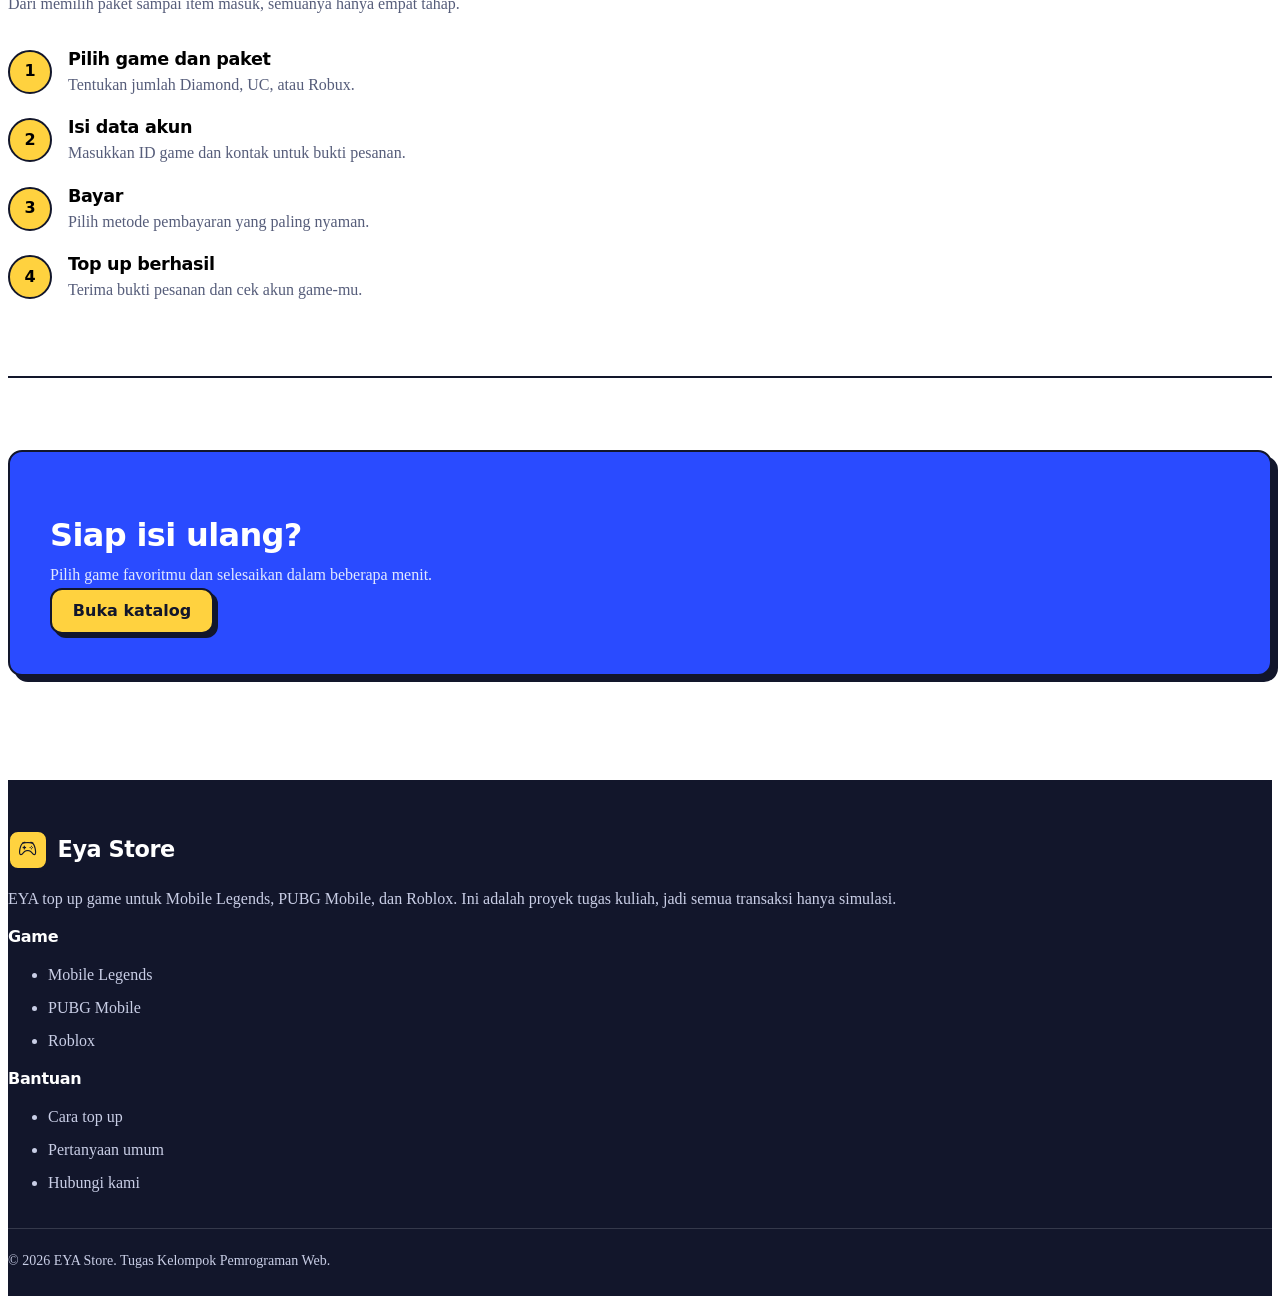
==== commit 2b917cc4: "perbaikan typo" ====
--- a/index.html
+++ b/index.html
@@ -7,7 +7,8 @@
 
     <link rel="preconnect" href="https://fonts.googleapis">
     <link rel="preconnect" href="https://fonts.gstatic.com" crossorigin>
-    <link rel="preconnect" href="https://fonts.googleapis.com/css2?family=Bricolage+Grotesque:opsz,wght@12..96,700;12..96,800&family=Plus+Jakarta+Sans:wght@400;500;600;700&display=swap" rel="stylesheet">
+    <link href="https://fonts.googleapis.com/css2?family=Bricolage+Grotesque:opsz,wght@12..96,700;12..96,800&family=Plus+Jakarta+Sans:wght@400;500;600;700&display=swap" rel="stylesheet">
+    <link href="https://cdn.jsdelivr.net/npm/bootstrap-icons@1.11.3/font/bootstrap-icons.min.css" rel="stylesheet">
     <link href="https://cdn.jsdelivr.net/npm/bootstrap-icons@1.11.3/font/bootstrap-icons.min.css" rel="stylesheet">
 
     <link rel="stylesheet" href="global.css">
@@ -34,9 +35,9 @@
                 <li class="nav-item"><a class="nav-link" href="cara-topup.html">Cara Top Up</a></li>
                 <li class="nav-item"><a class="nav-link" href="kontak.html">Kontak</a></li>
             </ul>
-            <a>Top Up Sekarang</a>
+            <a class="btn-kg btn-kg-sm mt-3 mt-lg-0" href="katalog.html">Top up sekarang</a>
+          </div>
          </div>
-        </div>
     </nav>
 </header>
     
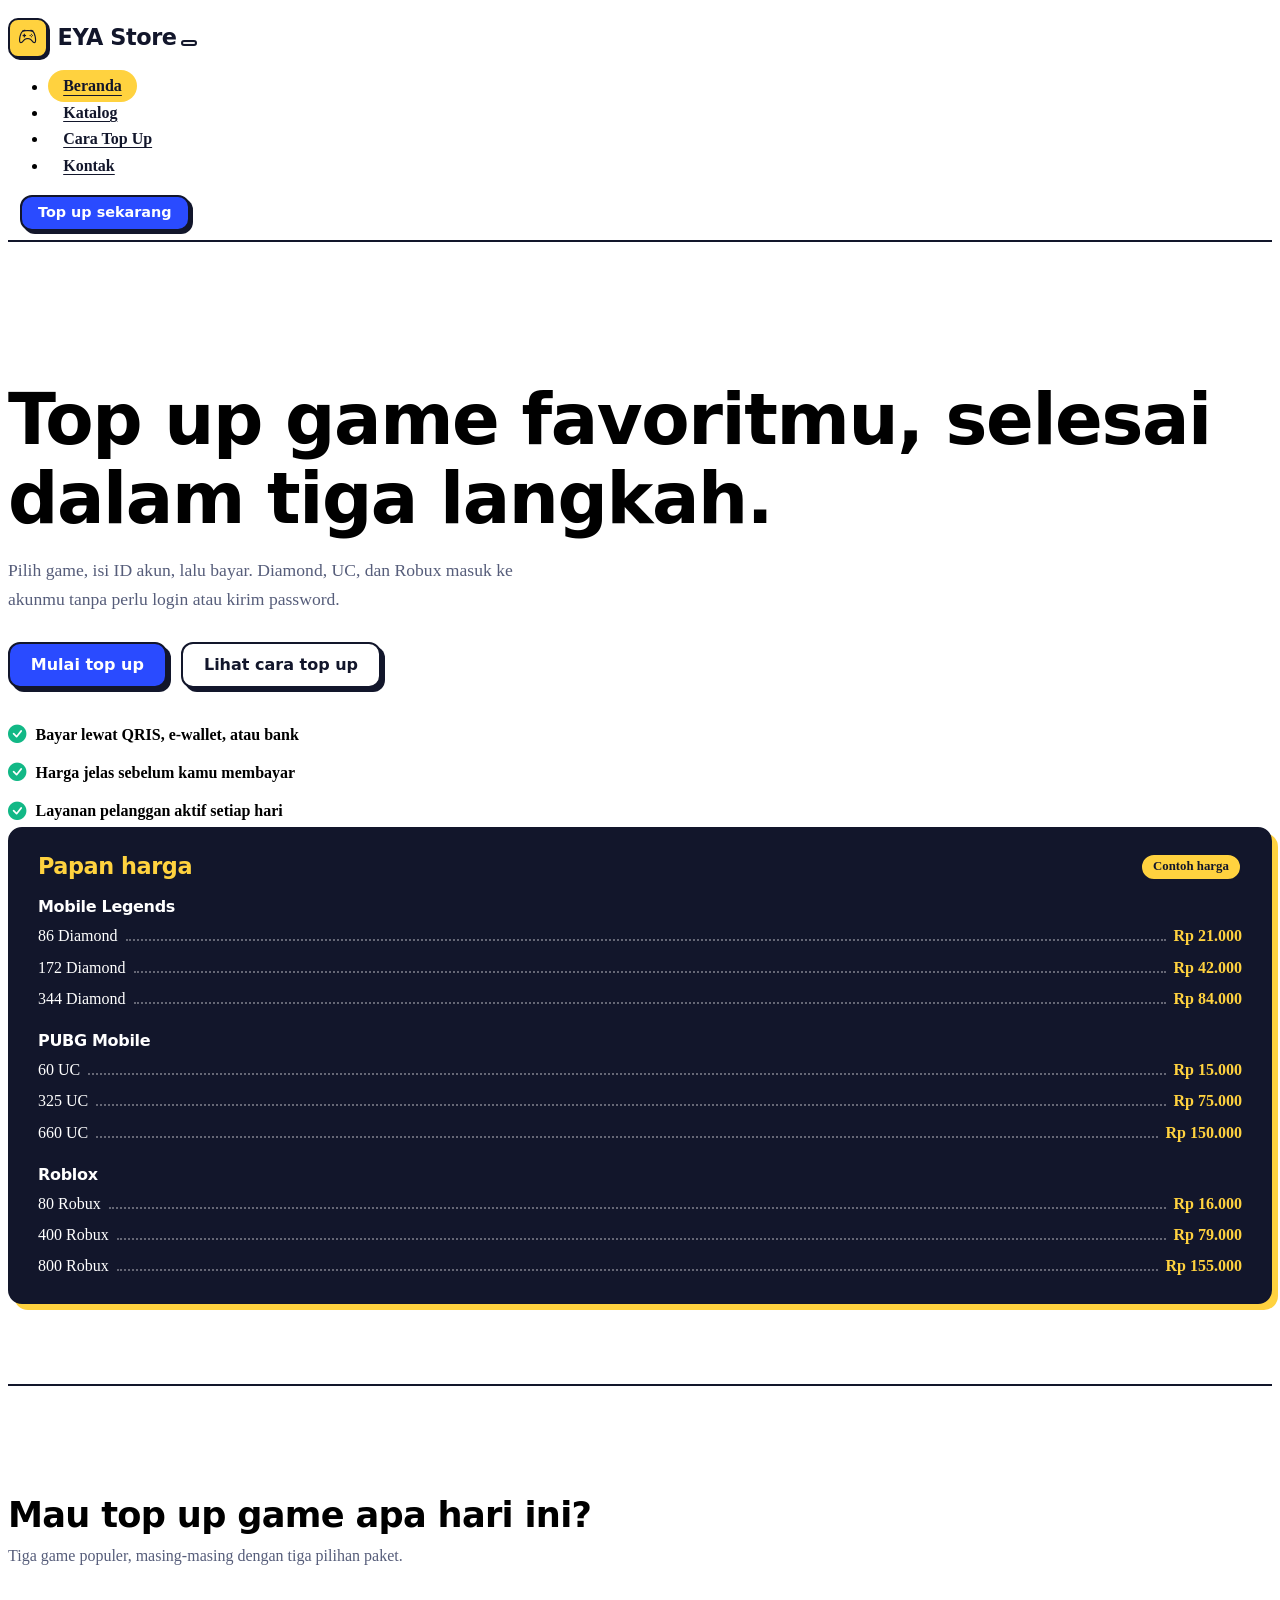
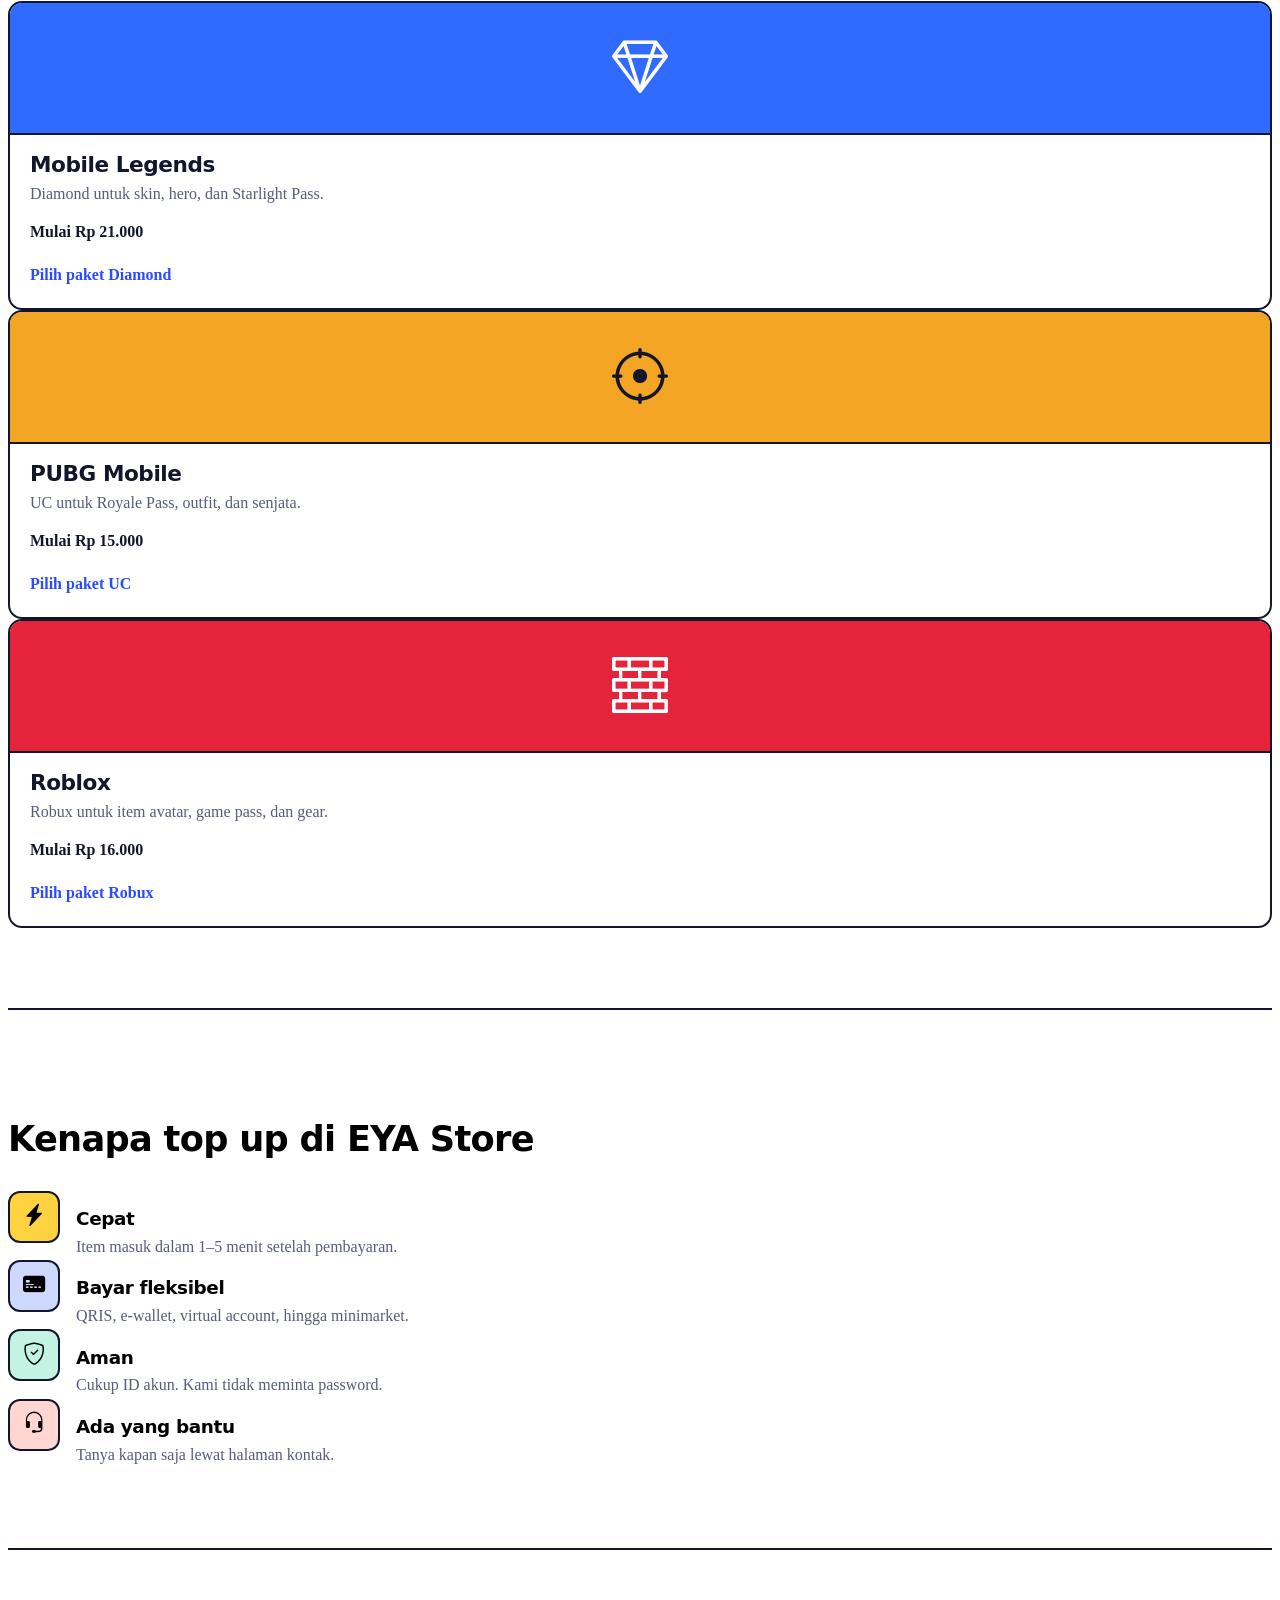
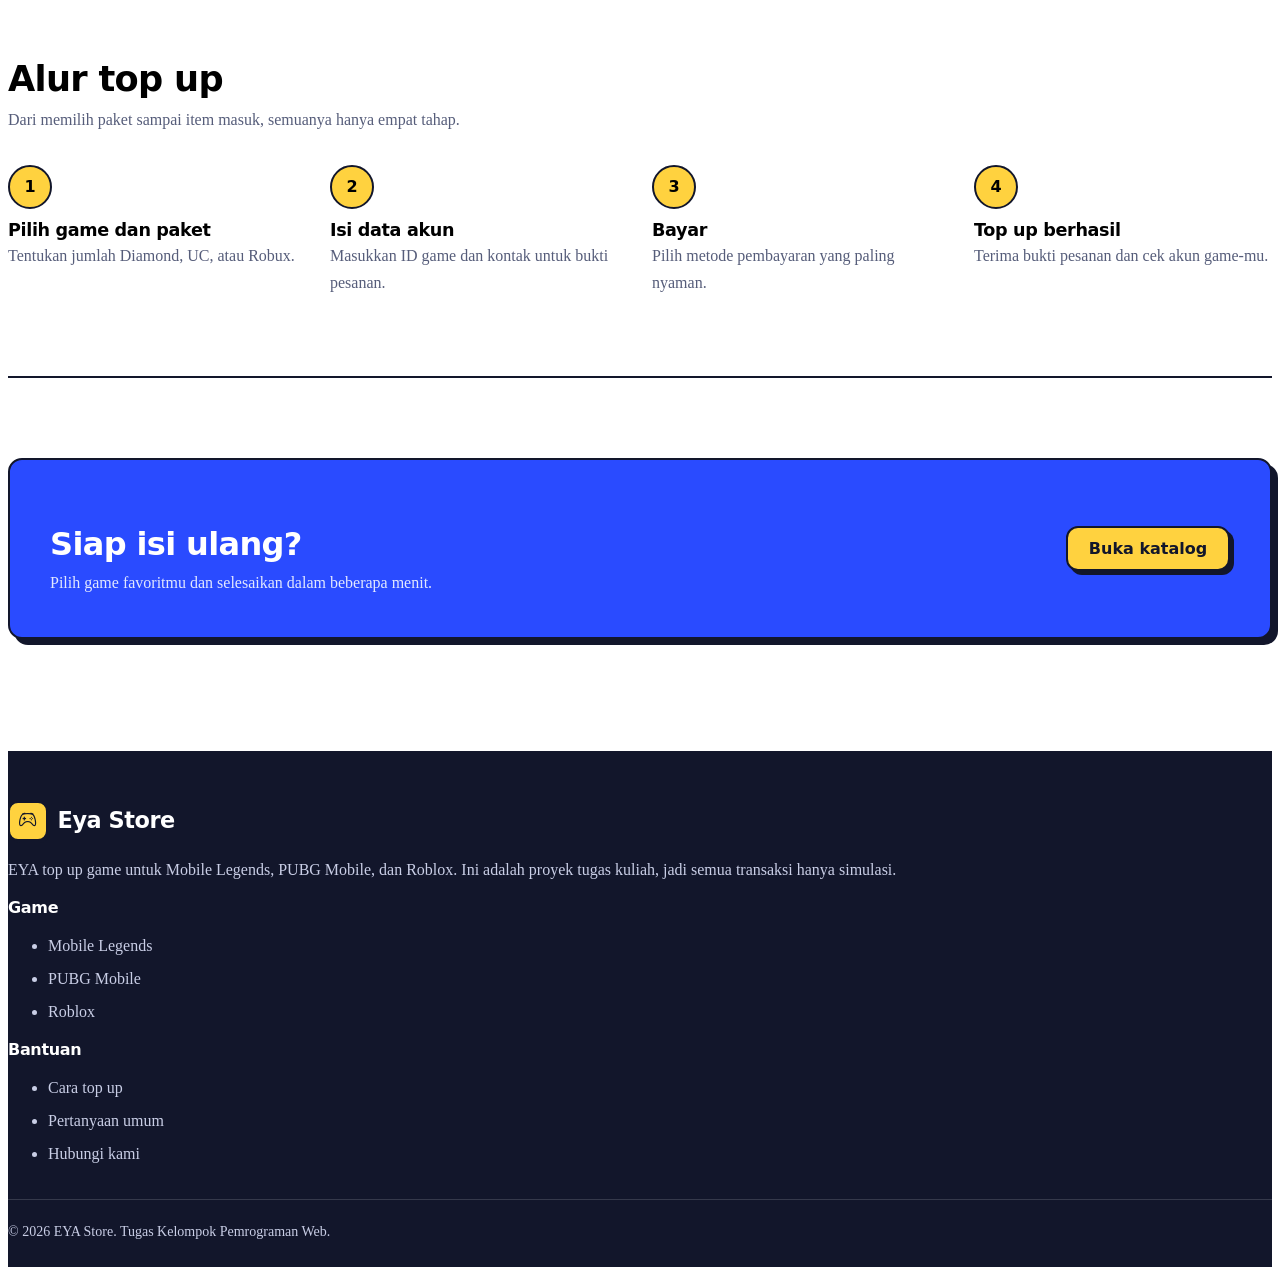
==== commit a54fdac6: "update nama detail mlbb" ====
--- a/index.html
+++ b/index.html
@@ -13,7 +13,7 @@
 
     <link rel="stylesheet" href="global.css">
     <link rel="stylesheet" href="style.css">
-    <link rel="stylesheet" href="css/responsive.css">
+    <link rel="stylesheet" href="responsive.css">
 
 </head>
 <body>
@@ -95,7 +95,7 @@
         </div>
         <div class="row g-4">
           <div class="col-md-4">
-            <a class="game-tile game-mlbb" href="detail-mlbb.html">
+            <a class="game-tile game-mlbb" href="detail-mllbb.html">
               <div class="game-tile-cover"><i class="bi bi-gem" aria-hidden="true"></i></div>
               <div class="game-tile-body">
                 <h3>Mobile Legends</h3>
@@ -205,7 +205,7 @@
         <div class="col-6 col-lg-3">
           <h2>Game</h2>
           <ul class="list-unstyled mb-0">
-              <li><a href="detail-mlbb.html">Mobile Legends</a></li>
+              <li><a href="detail-mllbb.html">Mobile Legends</a></li>
               <li><a href="detail-pubg.html">PUBG Mobile</a></li>
               <li><a href="detail-roblox.html">Roblox</a></li>
           </ul>
@@ -214,7 +214,7 @@
           <h2>Bantuan</h2>
           <ul class="list-unstyled mb-0">
             <li><a href="cara-topup.html">Cara top up</a></li>
-            <li><a href="cara-topup.html#faq">Pertanyaan umum</a></li>
+            <li><a href="cara-topup.html">Pertanyaan umum</a></li>
             <li><a href="kontak.html">Hubungi kami</a></li>
           </ul>
         </div>
--- a/responsive.css
+++ b/responsive.css
@@ -0,0 +1,46 @@
+@media (max-width: 575.98px) {
+  .hero-actions .btn-kg,
+  .hero-actions .btn-kg-ghost { width: 100%; }
+
+  .stepper li { font-size: 0.7rem; }
+  .stepper li::before { top: 1rem; }
+  .stepper .dot { width: 2rem; height: 2rem; }
+
+  .kg-navbar .btn-kg-sm { width: 100%; }
+
+  .kg-footer { text-align: left; }
+  .board { box-shadow: 4px 4px 0 var(--kg-sun); }
+  .cta-band .btn-kg-sun { width: 100%; margin-top: 1rem; }
+}
+
+@media (min-width: 576px) {
+  .game-hero { flex-direction: row; align-items: center; }
+  .game-hero-cover { width: 8.5rem; height: 8.5rem; font-size: 4rem; }
+  .stepper li { font-size: 0.9rem; }
+  .pay-grid { grid-template-columns: repeat(2, 1fr); }
+  .step-list--row { grid-template-columns: repeat(2, 1fr); }
+  .form-card, .order-card { padding: 1.75rem; }
+}
+
+@media (min-width: 768px) {
+  .board { padding: 1.5rem 1.75rem 1.25rem; }
+  .voucher-amount { font-size: 3rem; }
+  .info-panel { padding: 1.5rem 1.75rem; }
+  .cta-band { display: flex; align-items: center; justify-content: space-between; gap: 2rem; }
+  .cta-band .btn-kg-sun { flex: none; }
+}
+
+@media (min-width: 992px) {
+  .order-card.is-sticky { position: sticky; top: 5.5rem; }
+
+  .step-list--row { grid-template-columns: repeat(4, 1fr); gap: 1.5rem; }
+  .step-list--row li { flex-direction: column; gap: 0.75rem; }
+
+  .kg-navbar .btn-kg-sm { margin-left: 0.75rem; }
+  .game-tile-cover { padding-block: 2.25rem; }
+}
+
+@media (min-width: 1200px) {
+  .hero h1 { font-size: 4.4rem; }
+  .section { padding-block: 5rem; }
+}
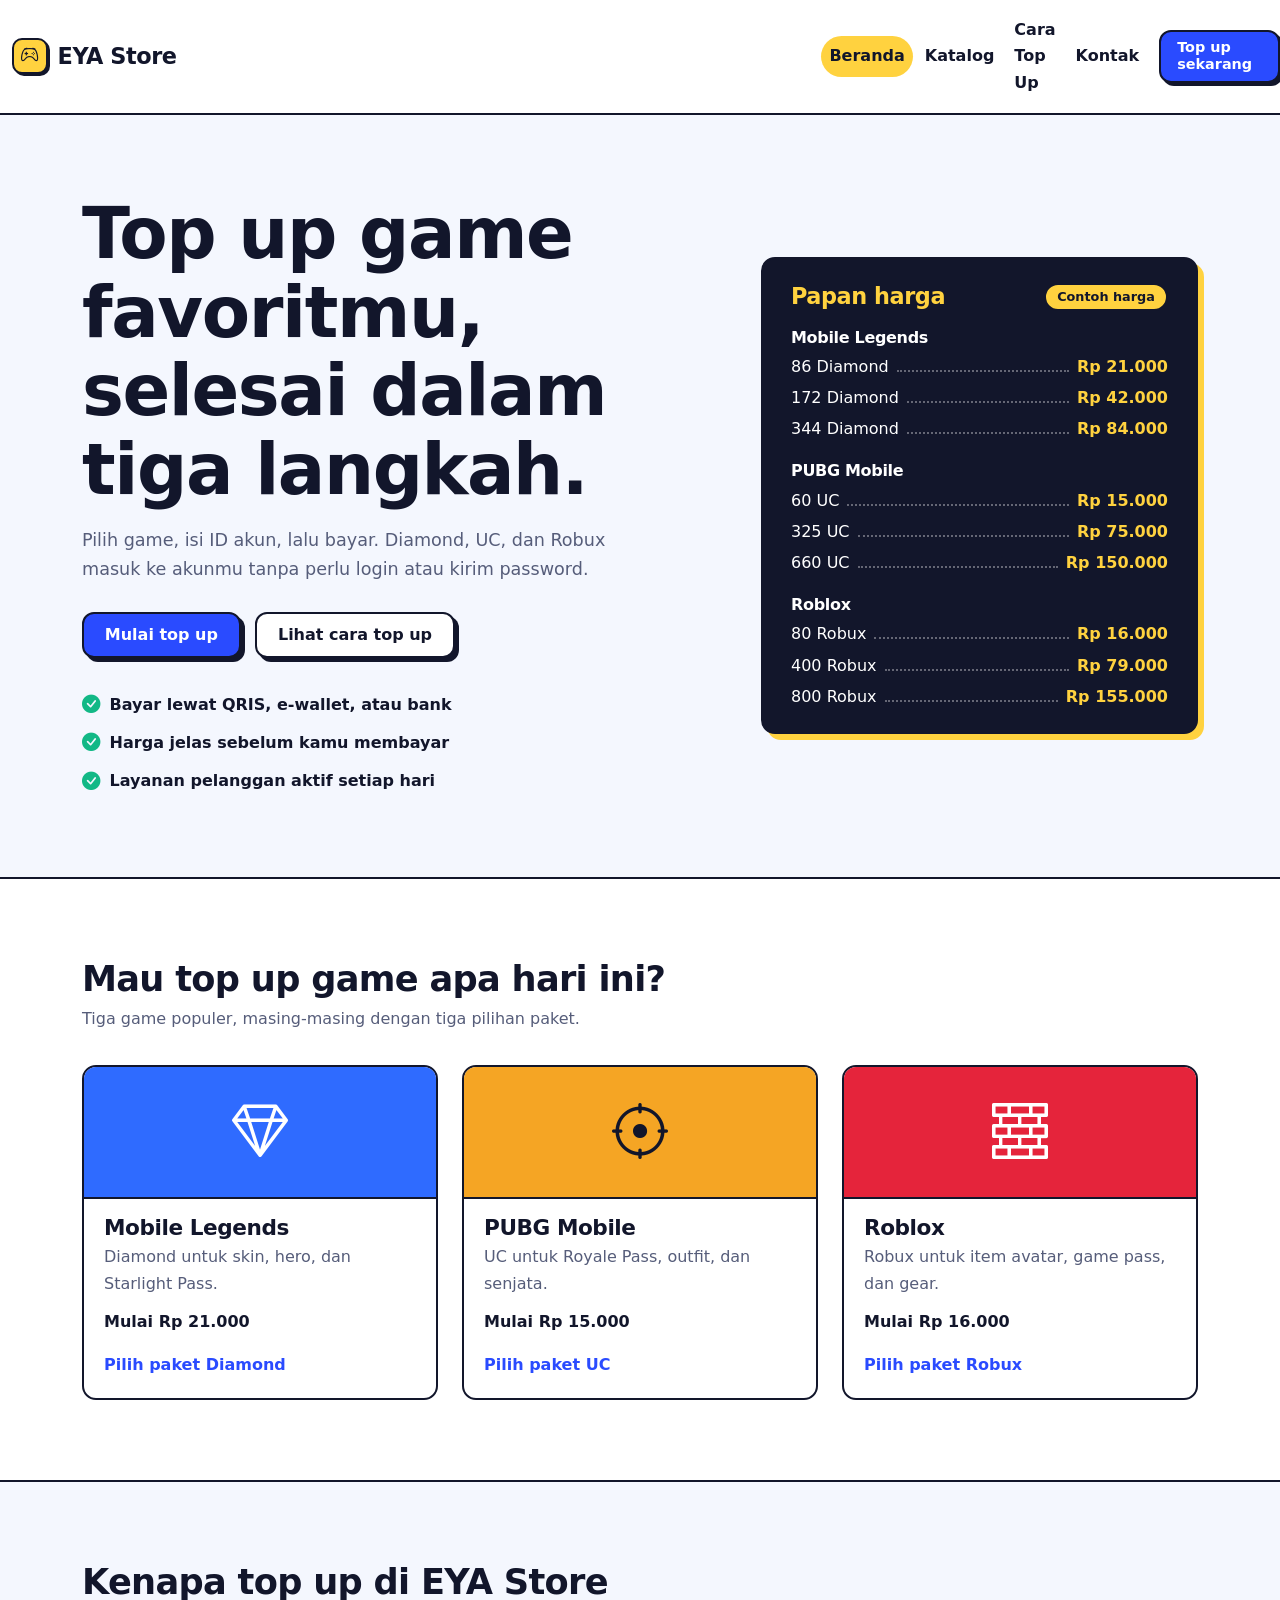
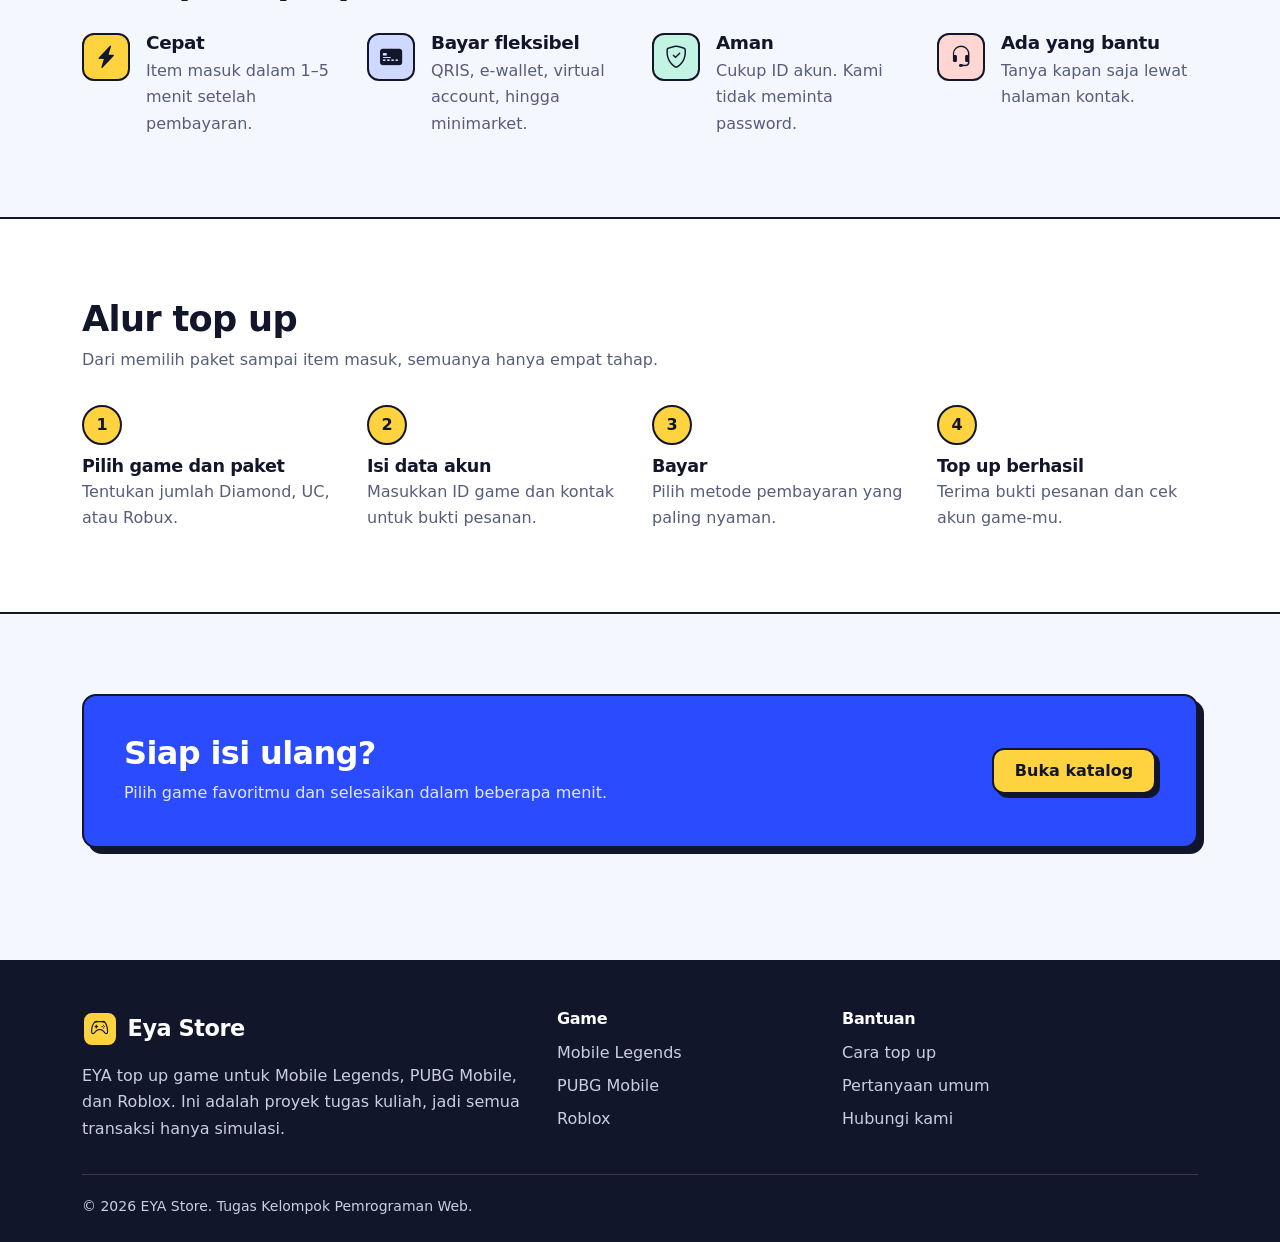
==== commit 06fad8a2: "memperbaiki index bagian head" ====
--- a/index.html
+++ b/index.html
@@ -3,18 +3,17 @@
 <head>
     <meta charset="UTF-8">
     <meta name="viewport" content="width=device-width, initial-scale=1.0">
-    <title>EYA Store</title>
+    <title>Top Up Game Cepat dan Mudah | EYA Store</title>
 
     <link rel="preconnect" href="https://fonts.googleapis">
     <link rel="preconnect" href="https://fonts.gstatic.com" crossorigin>
     <link href="https://fonts.googleapis.com/css2?family=Bricolage+Grotesque:opsz,wght@12..96,700;12..96,800&family=Plus+Jakarta+Sans:wght@400;500;600;700&display=swap" rel="stylesheet">
     <link href="https://cdn.jsdelivr.net/npm/bootstrap-icons@1.11.3/font/bootstrap-icons.min.css" rel="stylesheet">
-    <link href="https://cdn.jsdelivr.net/npm/bootstrap-icons@1.11.3/font/bootstrap-icons.min.css" rel="stylesheet">
+    <link href="https://cdn.jsdelivr.net/npm/bootstrap@5.3.3/dist/css/bootstrap.min.css" rel="stylesheet">
 
     <link rel="stylesheet" href="global.css">
     <link rel="stylesheet" href="style.css">
     <link rel="stylesheet" href="responsive.css">
-
 </head>
 <body>
     <header class="sticky-top">
@@ -95,7 +94,7 @@
         </div>
         <div class="row g-4">
           <div class="col-md-4">
-            <a class="game-tile game-mlbb" href="detail-mllbb.html">
+            <a class="game-tile game-mlbb" href="detail-mlbb.html">
               <div class="game-tile-cover"><i class="bi bi-gem" aria-hidden="true"></i></div>
               <div class="game-tile-body">
                 <h3>Mobile Legends</h3>
@@ -205,7 +204,7 @@
         <div class="col-6 col-lg-3">
           <h2>Game</h2>
           <ul class="list-unstyled mb-0">
-              <li><a href="detail-mllbb.html">Mobile Legends</a></li>
+              <li><a href="detail-mlbb.html">Mobile Legends</a></li>
               <li><a href="detail-pubg.html">PUBG Mobile</a></li>
               <li><a href="detail-roblox.html">Roblox</a></li>
           </ul>
